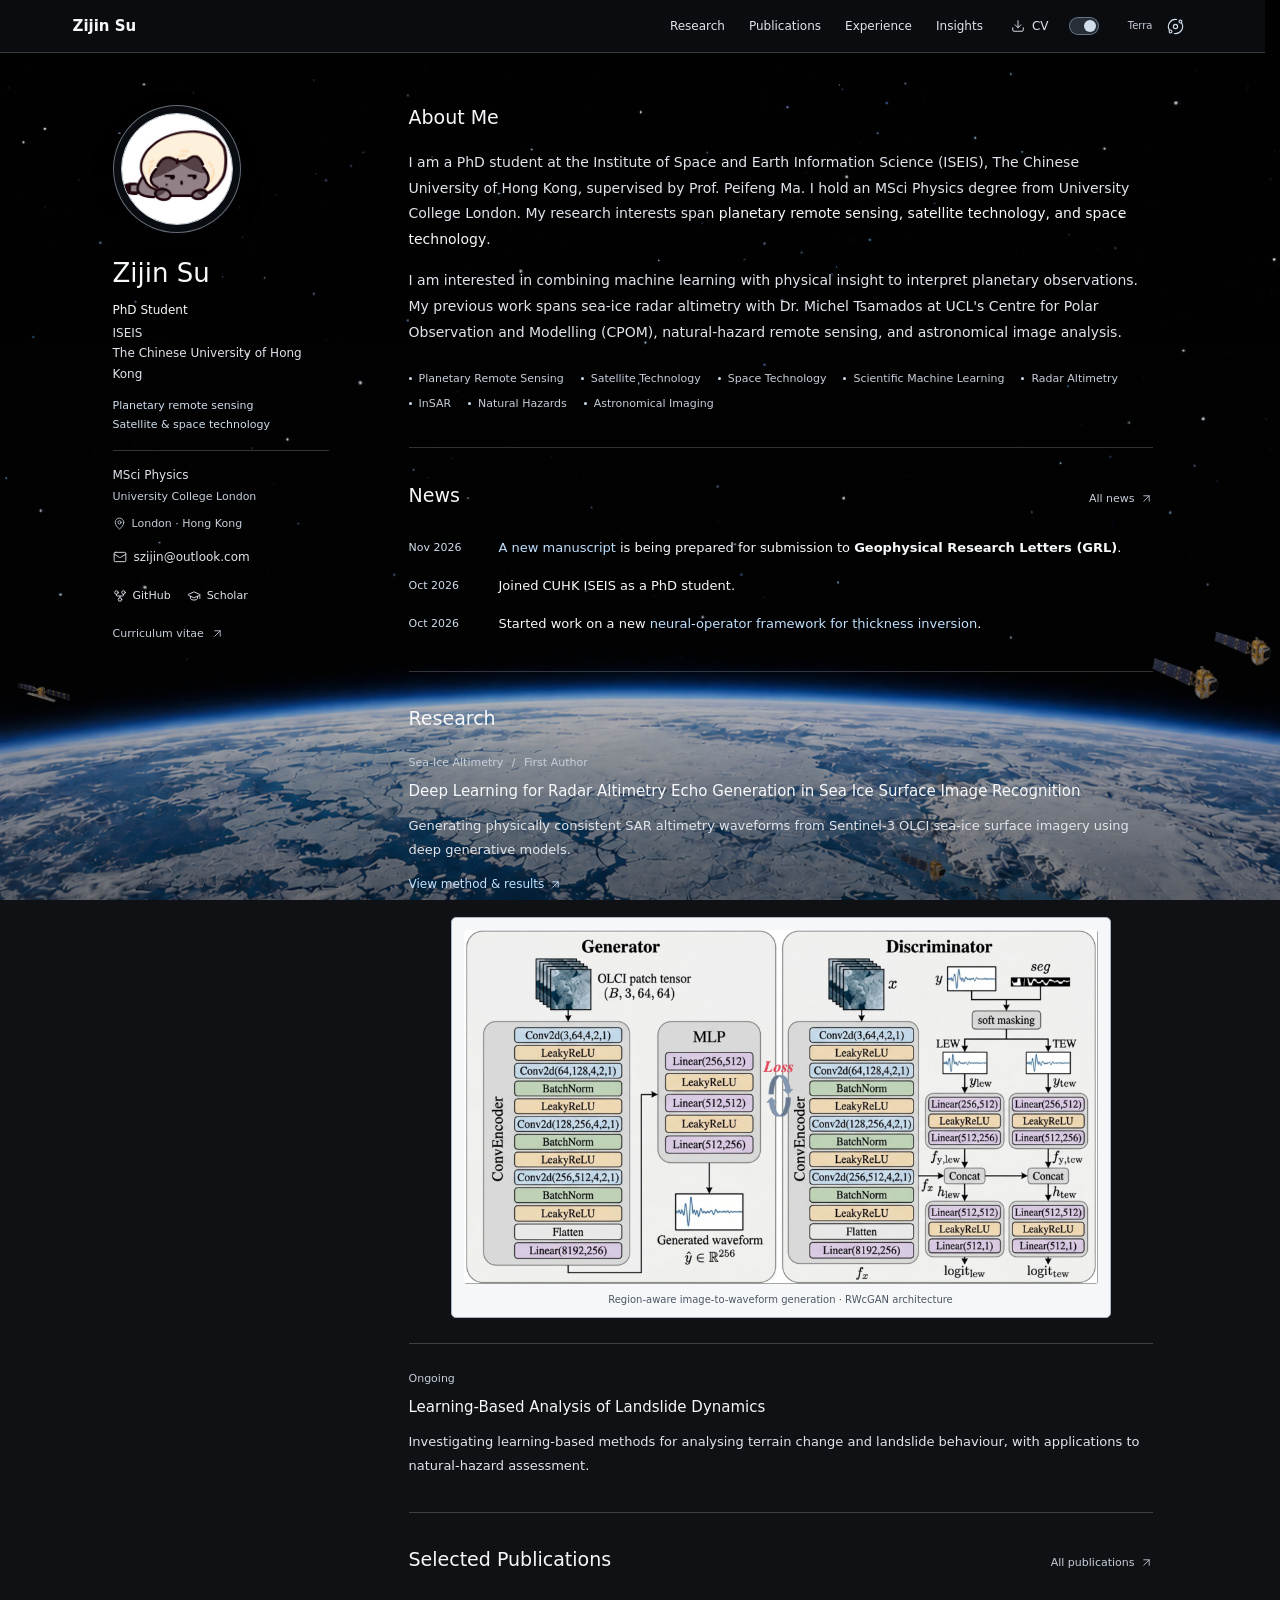
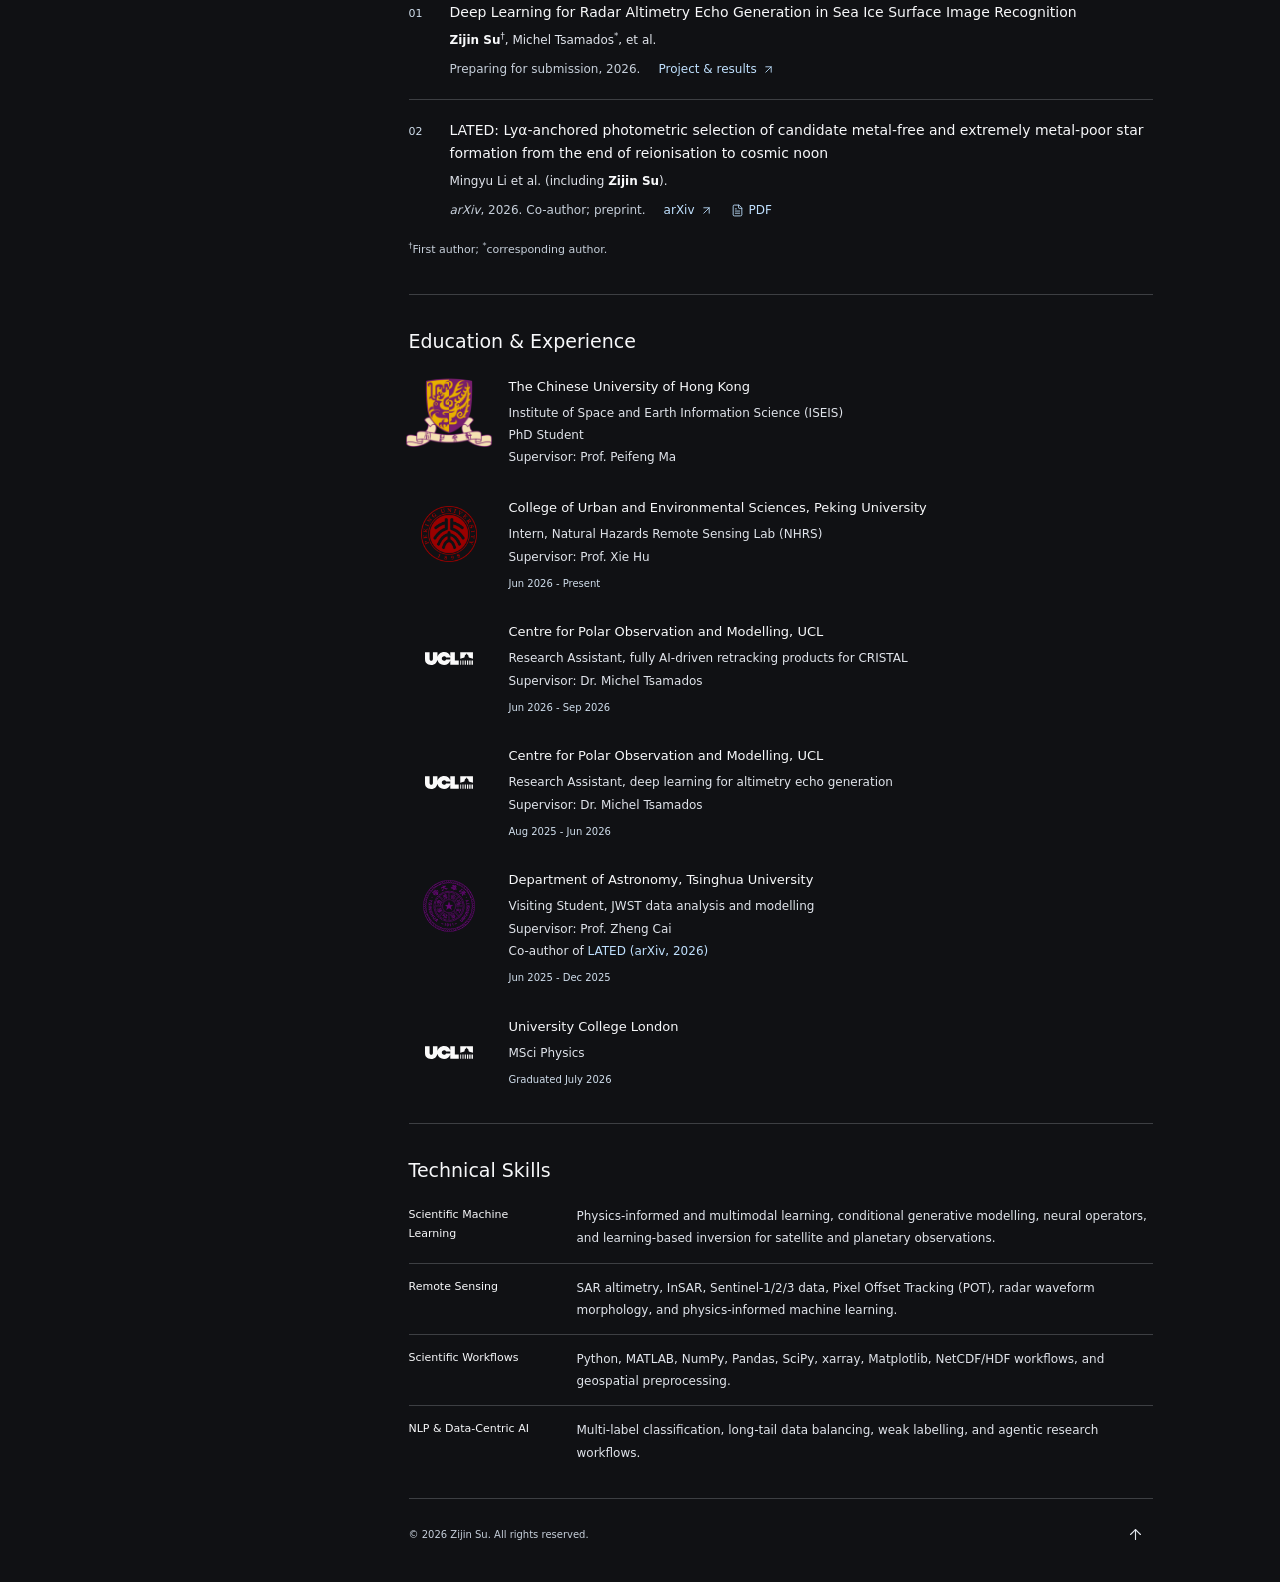
==== index.html @ d51d4507 "Focus homepage research on first-author sea-ice work" ====
<!doctype html>
<html lang="en" data-theme="dark" data-scene="earth-orbit" data-design="immersive">
<head>
  <meta charset="utf-8">
  <meta name="viewport" content="width=device-width, initial-scale=1">
  <meta name="color-scheme" content="dark light">
  <link rel="icon" href="favicon.ico?v=bee-20261113" type="image/x-icon" sizes="16x16 32x32 48x48">
  <link rel="icon" href="assets/img/favicon-bee-21f7d604a5.svg" type="image/svg+xml" sizes="any">
  <link rel="icon" href="assets/img/favicon-bee-light-74e31d1121.png" type="image/png" sizes="32x32" media="(prefers-color-scheme: light)">
  <link rel="icon" href="assets/img/favicon-bee-dark-a9e499d6d9.png" type="image/png" sizes="32x32" media="(prefers-color-scheme: dark)">
  <link rel="apple-touch-icon" href="assets/img/apple-touch-icon-bee.png" sizes="180x180">
  <title>Zijin Su | Planetary Remote Sensing</title>
  <meta name="description" content="Zijin Su. Planetary remote sensing, satellite technology, and space technology.">
  <script src="assets/js/planetary-ui-icons.js?v=2"></script>
  <script src="assets/js/orbit-3d-icons.js?v=1"></script>
  <script src="assets/vendor/three-r160/three.min.js" defer></script>
  <script src="assets/js/orbit-3d-dynamics.js?v=2" defer></script>
  <script src="assets/js/orbit-3d-spacecraft.js?v=1" defer></script>
  <script src="assets/js/orbit-polar-art-preview.js?v=3" defer></script>
  <script src="assets/js/orbit-cinematic-art.js?v=4" defer></script>
  <script src="assets/js/orbit-realistic-spacecraft.js?v=1" defer></script>
  <script src="assets/js/orbit-active-spacecraft-preview.js?v=1" defer></script>
  <script src="assets/js/orbit-cinematic-spacecraft.js?v=2" defer></script>
  <script src="assets/js/orbit-reading-clearance.js?v=1" defer></script>
  <script src="assets/js/orbit-cinematic-scene.js?v=2" defer></script>
  <script src="assets/js/planetary-cinematic.js?v=1" defer></script>
  <link rel="stylesheet" href="assets/css/planetary.css?v=22">
  <link rel="stylesheet" href="assets/css/orbit-3d-preview.css?v=3">
  <link rel="stylesheet" href="assets/css/overview-preview.css?v=1">
  <link rel="stylesheet" href="assets/css/terra-polar-preview.css?v=2">
</head>
<body id="top">
  <a class="skip-link" href="#main">Skip to content</a>
  <header class="site-header">
    <div class="header-inner">
      <a class="wordmark" href="#top">Zijin Su</a>
      <nav class="site-nav" id="primaryNav" aria-label="Primary navigation">
        <a href="#researches">Research</a>
        <a href="#publications">Publications</a>
        <a href="#experience">Experience</a>
        <a href="insights.html">Insights</a>
      </nav>
      <div class="header-tools">
        <a class="cv-link" href="assets/cv/final_cv.pdf"><span data-icon="Download" aria-hidden="true"></span>CV</a>
        <button id="orbit3DMotionToggle" class="icon-button orbit-3d-motion" type="button" role="switch" aria-label="Scene motion" aria-checked="false" data-tooltip="Loading scene motion" disabled><span class="motion-switch-track" aria-hidden="true"><span class="motion-switch-thumb"></span></span></button>
        <div class="scene-control"><span id="sceneName" class="scene-label" aria-hidden="true">Terra</span><button id="sceneToggle" class="icon-button scene-switch" type="button" aria-label="Terra scene. Switch to Luna" title="Terra scene. Switch to Luna" data-tooltip="Terra / Switch to Luna"><span data-icon="Orbit" aria-hidden="true"></span></button></div>
        <button id="menuToggle" class="icon-button menu-toggle" type="button" aria-label="Open navigation" title="Open navigation" aria-expanded="false" aria-controls="primaryNav"><span data-icon="Menu" aria-hidden="true"></span></button>
      </div>
    </div>
  </header>

  <div class="scene-panel" aria-hidden="true"><div id="orbit3DStage" class="orbit-3d-stage" aria-hidden="true"></div></div>

  <div class="layout">
    <aside class="profile profile--academic" aria-label="Profile">
      <div class="avatar-frame">
        <img class="avatar" src="assets/img/quange.png" width="112" height="112" alt="Zijin Su profile avatar">
      </div>
      <h1 class="profile-name">Zijin Su</h1>
      <div class="profile-affiliation">
        <p class="profile-role">PhD Student</p>
        <p class="profile-school">ISEIS<br>The Chinese University of Hong Kong</p>
      </div>
      <p class="profile-focus"><span>Planetary remote sensing</span><span>Satellite &amp; space technology</span></p>
      <p class="profile-alumni"><span>MSci Physics</span>University College London</p>
      <p class="profile-location"><span data-icon="MapPin" aria-hidden="true"></span>London &middot; Hong Kong</p>
      <a class="profile-email" href="mailto:szijin@outlook.com"><span data-icon="Mail" aria-hidden="true"></span><span>szijin@outlook.com</span></a>
      <div class="profile-links" aria-label="Profile links">
        <a href="https://github.com/zizeonso"><span data-icon="GitFork" aria-hidden="true"></span>GitHub</a>
        <a href="https://scholar.google.com/"><span data-icon="GraduationCap" aria-hidden="true"></span>Scholar</a>
      </div>
      <a class="profile-cv" href="assets/cv/final_cv.pdf">Curriculum vitae<span data-icon="ArrowUpRight" aria-hidden="true"></span></a>
    </aside>

    <main id="main" class="content">
      <section id="about" class="section intro" aria-labelledby="aboutTitle">
        <h2 id="aboutTitle">About Me</h2>
        <p>I am a PhD student at the Institute of Space and Earth Information Science (ISEIS), The Chinese University of Hong Kong, supervised by Prof. Peifeng Ma. I hold an MSci Physics degree from University College London. My research interests span <strong>planetary remote sensing, satellite technology, and space technology</strong>.</p>
        <p>I am interested in combining machine learning with physical insight to interpret planetary observations. My previous work spans sea-ice radar altimetry with Dr. Michel Tsamados at UCL's Centre for Polar Observation and Modelling (CPOM), natural-hazard remote sensing, and astronomical image analysis.</p>
        <ul class="topic-list" aria-label="Research interests">
          <li>Planetary Remote Sensing</li><li>Satellite Technology</li><li>Space Technology</li><li>Scientific Machine Learning</li><li>Radar Altimetry</li><li>InSAR</li><li>Natural Hazards</li><li>Astronomical Imaging</li>
        </ul>
      </section>

      <section id="news" class="section" aria-labelledby="newsTitle">
        <div class="section-heading"><h2 id="newsTitle">News</h2><a class="section-link" href="news.html">All news<span data-icon="ArrowUpRight" aria-hidden="true"></span></a></div>
        <ul class="news-list"><li><time datetime="2026-11">Nov 2026</time><span><span class="paper-title">A new manuscript</span> is being prepared for submission to <strong>Geophysical Research Letters (GRL)</strong>.</span></li>
<li><time datetime="2026-10">Oct 2026</time><span>Joined CUHK ISEIS as a PhD student.</span></li>
<li><time datetime="2026-10">Oct 2026</time><span>Started work on a new <span class="paper-title">neural-operator framework for thickness inversion</span>.</span></li></ul>
      </section>

      <section id="researches" class="section" aria-labelledby="researchTitle">
        <div class="section-heading"><h2 id="researchTitle">Research</h2></div>
        <div class="research-list">
          <article class="research-entry research-entry--wide">
            <p class="entry-kicker">Sea-Ice Altimetry <span aria-hidden="true">/</span> First Author</p>
            <h3><a href="research.html">Deep Learning for Radar Altimetry Echo Generation in Sea Ice Surface Image Recognition</a></h3>
            <p>Generating physically consistent SAR altimetry waveforms from Sentinel-3 OLCI sea-ice surface imagery using deep generative models.</p>
            <a class="text-link" href="research.html">View method &amp; results<span data-icon="ArrowUpRight" aria-hidden="true"></span></a>
            <figure>
              <a href="research.html" aria-label="Explore my first-author sea-ice waveform generation research"><img src="assets/img/research-20261115/architecture.webp" width="2000" height="1116" loading="lazy" decoding="async" alt="RWcGAN architecture: optical sea-ice imagery to radar altimetry waveforms, with region-aware discriminator branches"></a>
              <figcaption>Region-aware image-to-waveform generation · RWcGAN architecture</figcaption>
            </figure>
          </article>
          <article class="research-entry">
            <p class="entry-kicker">Ongoing</p>
            <h3>Learning-Based Analysis of Landslide Dynamics</h3>
            <p>Investigating learning-based methods for analysing terrain change and landslide behaviour, with applications to natural-hazard assessment.</p>
          </article>
        </div>
      </section>

      <section id="publications" class="section" aria-labelledby="publicationsTitle">
        <div class="section-heading"><h2 id="publicationsTitle">Selected Publications</h2><a class="section-link" href="publications.html">All publications<span data-icon="ArrowUpRight" aria-hidden="true"></span></a></div>
        <ol class="publication-list publication-list--selected"><li><div class="publication-body"><h3>Deep Learning for Radar Altimetry Echo Generation in Sea Ice Surface Image Recognition</h3>
<p><strong>Zijin Su</strong><sup>†</sup>, Michel Tsamados<sup>*</sup>, et al.</p>
<div class="publication-meta"><p class="publication-venue">Preparing for submission, 2026.</p><div class="publication-links"><a href="research.html">Project &amp; results<span data-icon="ArrowUpRight" aria-hidden="true"></span></a></div></div></div></li>
<li><div class="publication-body"><h3>LATED: Lyα-anchored photometric selection of candidate metal-free and extremely metal-poor star formation from the end of reionisation to cosmic noon</h3>
<p>Mingyu Li et al. (including <strong>Zijin Su</strong>).</p>
<div class="publication-meta"><p class="publication-venue"><em>arXiv</em>, 2026. Co-author; preprint.</p><div class="publication-links"><a href="https://arxiv.org/abs/2609.24588">arXiv<span data-icon="ArrowUpRight" aria-hidden="true"></span></a><a href="https://arxiv.org/pdf/2609.24588"><span data-icon="FileText" aria-hidden="true"></span>PDF</a></div></div></div></li></ol>
        <p class="publication-legend"><sup>†</sup>First author; <sup>*</sup>corresponding author.</p>
      </section>

      <section id="experience" class="section" aria-labelledby="experienceTitle">
        <div class="section-heading"><h2 id="experienceTitle">Education &amp; Experience</h2></div>
        <div class="timeline">
          <article class="timeline-cuhk"><span class="institution-mark institution-mark--cuhk"><img src="assets/img/cuhk_logo.png" width="88" height="88" loading="lazy" alt=""></span><div><h3>The Chinese University of Hong Kong</h3><p>Institute of Space and Earth Information Science (ISEIS)</p><p>PhD Student</p><p>Supervisor: Prof. Peifeng Ma</p></div></article>
          <article><span class="institution-mark"><img src="assets/img/pku_logo.png" width="56" height="56" loading="lazy" alt=""></span><div><h3>College of Urban and Environmental Sciences, Peking University</h3><p>Intern, Natural Hazards Remote Sensing Lab (NHRS)</p><p>Supervisor: Prof. Xie Hu</p><time>Jun 2026 - Present</time></div></article>
          <article><span class="institution-mark institution-mark--wordmark institution-mark--ucl"><img src="assets/img/ucl-logo-white.svg" width="48" height="14" loading="lazy" alt=""></span><div><h3>Centre for Polar Observation and Modelling, UCL</h3><p>Research Assistant, fully AI-driven retracking products for CRISTAL</p><p>Supervisor: Dr. Michel Tsamados</p><time>Jun 2026 - Sep 2026</time></div></article>
          <article><span class="institution-mark institution-mark--wordmark institution-mark--ucl"><img src="assets/img/ucl-logo-white.svg" width="48" height="14" loading="lazy" alt=""></span><div><h3>Centre for Polar Observation and Modelling, UCL</h3><p>Research Assistant, deep learning for altimetry echo generation</p><p>Supervisor: Dr. Michel Tsamados</p><time>Aug 2025 - Jun 2026</time></div></article>
          <article><span class="institution-mark"><img src="assets/img/thu_logo_transparent.png" width="56" height="56" loading="lazy" alt=""></span><div><h3>Department of Astronomy, Tsinghua University</h3><p>Visiting Student, JWST data analysis and modelling</p><p>Supervisor: Prof. Zheng Cai</p><p>Co-author of <a href="https://arxiv.org/abs/2609.24588">LATED (arXiv, 2026)</a></p><time>Jun 2025 - Dec 2025</time></div></article>
          <article><span class="institution-mark institution-mark--wordmark institution-mark--ucl"><img src="assets/img/ucl-logo-white.svg" width="48" height="14" loading="lazy" alt=""></span><div><h3>University College London</h3><p>MSci Physics</p><time>Graduated July 2026</time></div></article>
        </div>
      </section>

      <section id="skills" class="section" aria-labelledby="skillsTitle">
        <div class="section-heading"><h2 id="skillsTitle">Technical Skills</h2></div>
        <dl class="capabilities">
          <div><dt>Scientific Machine Learning</dt><dd>Physics-informed and multimodal learning, conditional generative modelling, neural operators, and learning-based inversion for satellite and planetary observations.</dd></div>
          <div><dt>Remote Sensing</dt><dd>SAR altimetry, InSAR, Sentinel-1/2/3 data, Pixel Offset Tracking (POT), radar waveform morphology, and physics-informed machine learning.</dd></div>
          <div><dt>Scientific Workflows</dt><dd>Python, MATLAB, NumPy, Pandas, SciPy, xarray, Matplotlib, NetCDF/HDF workflows, and geospatial preprocessing.</dd></div>
          <div><dt>NLP &amp; Data-Centric AI</dt><dd>Multi-label classification, long-tail data balancing, weak labelling, and agentic research workflows.</dd></div>
        </dl>
      </section>

      <footer class="site-footer"><p>© 2026 Zijin Su. All rights reserved.</p><a class="icon-button" href="#top" aria-label="Back to top" title="Back to top"><span data-icon="ArrowUp" aria-hidden="true"></span></a></footer>
    </main>
  </div>
</body>
</html>
---- assets/css/planetary.css ----
:root {
  color-scheme: dark;
  --bg: #101114;
  --text: #f7f8fa;
  --muted: #e0e4eb;
  --subtle: #c6cfda;
  --accent: #d0deec;
  --link: #c0e1ff;
  --line: rgb(221 226 236 / 22%);
  --surface: #1b1e24;
  --header: rgb(13 15 19 / 86%);
  --scene-wash: rgb(6 8 11 / 24%);
  --paper: #f6f7f9;
  --paper-text: #4c5663;
  --paper-line: #dce0e5;
  --background-image: url("../img/space-preview/terra-hong-kong-v1.png");
}

:root[data-theme="light"] {
  color-scheme: light;
  --bg: #fafafa;
  --text: #29292d;
  --muted: #494c54;
  --subtle: #565b65;
  --accent: #486977;
  --link: #265c83;
  --line: rgb(50 54 65 / 23%);
  --surface: #ffffff;
  --header: rgb(250 250 250 / 96%);
  --scene-wash: rgb(250 250 250 / 76%);
  --background-image: url("../img/space-preview/mars-day.png");
}

:root[data-scene="lunar"] {
  --background-image: url("../img/space-preview/lunar-orbit.png");
}

:root[data-scene="mars"] { --background-image: url("../img/space-preview/mars-night.png"); }
:root[data-theme="light"][data-scene="mars"] { --background-image: url("../img/space-preview/mars-day.png"); }
:root[data-scene="earth-orbit"] { --background-image: url("../img/space-preview/terra-hong-kong-v1.png"); }
:root[data-scene="lunar-orbit"] { --background-image: url("../img/space-preview/luna-orbit-aligned-v1.png"); }
:root[data-scene="mars-orbit"] { --background-image: url("../img/space-preview/mars-orbit-aligned-v1.png"); }
/* Limit the exposed planet to roughly the lower quarter, including ultrawide views. */
:root:is([data-scene="earth-orbit"], [data-scene="lunar-orbit"], [data-scene="mars-orbit"]) { --scene-backdrop: #000000; --scene-focus: center calc(100% + max(7lvh, calc(16.875vw - 23lvh))); }
:root[data-scene="deep-space"] { --background-image: url("../img/space-preview/deep-space.png"); }
:root[data-theme="dark"][data-scene="deep-space"] { --scene-wash: linear-gradient(180deg, rgb(6 8 11 / 14%) 0%, rgb(6 8 11 / 18%) 60%, rgb(6 8 11 / 44%) 100%); }
:root[data-theme="dark"]:is([data-scene="earth-orbit"], [data-scene="lunar-orbit"], [data-scene="mars-orbit"]) { --scene-wash: linear-gradient(180deg, rgb(6 8 11 / 14%) 0%, rgb(6 8 11 / 20%) 70%, rgb(6 8 11 / 54%) 100%); }

* { box-sizing: border-box; letter-spacing: 0; }
html { scroll-behavior: smooth; scrollbar-gutter: stable; background: var(--bg); }
body { position: relative; isolation: isolate; margin: 0; background: var(--bg); color: var(--text); font-family: "Avenir Next", Avenir, "Helvetica Neue", system-ui, sans-serif; font-size: 14px; line-height: 1.75; }
.scene-panel { position: fixed; z-index: -2; inset: 0; height: 100vh; height: 100lvh; pointer-events: none; background: var(--scene-backdrop, var(--bg)) var(--background-image) var(--scene-focus, center bottom) / cover no-repeat; transform: translateZ(0); backface-visibility: hidden; }
.scene-panel::after { content: ""; position: absolute; inset: 0; background: var(--scene-wash); }
.scene-panel--outgoing { z-index: -1; will-change: opacity; }
a { color: var(--link); text-decoration: none; text-underline-offset: 4px; }
a:hover { text-decoration: underline; }
a:focus-visible, button:focus-visible, summary:focus-visible { outline: 2px solid var(--accent); outline-offset: 5px; }
button, summary { -webkit-tap-highlight-color: transparent; }
button { font: inherit; }
p, h1, h2, h3, figure { margin: 0; }
strong { font-weight: 600; }
img, video { display: block; max-width: 100%; }
.icon { display: block; width: 17px; height: 17px; flex: 0 0 17px; stroke-width: 1.6; }
.skip-link { position: fixed; top: -80px; left: 16px; z-index: 20; padding: 8px 14px; background: var(--surface); color: var(--text); }
.skip-link:focus { top: 8px; }
.site-header { position: sticky; top: 0; z-index: 10; border-bottom: 1px solid var(--line); background: var(--header); }
.header-inner { display: flex; align-items: center; width: min(1120px, calc(100% - 72px)); height: 52px; margin: 0 auto; gap: 28px; }
.wordmark { color: var(--text); font-size: 15px; font-weight: 600; line-height: 1; white-space: nowrap; }
.wordmark:hover { text-decoration: none; }
.site-nav { display: flex; align-items: center; gap: 24px; margin-left: auto; font-size: 12px; }
.site-nav a { color: var(--muted); padding: 14px 0; }
.site-nav a:hover, .site-nav a[aria-current="location"], .site-nav a[aria-current="page"] { color: var(--text); text-decoration: none; }
.site-nav a[aria-current="location"], .site-nav a[aria-current="page"] { box-shadow: inset 0 -1px 0 var(--accent); }
.header-tools { display: flex; align-items: center; gap: 18px; }
.cv-link { display: inline-flex; align-items: center; gap: 7px; font-size: 12px; color: var(--muted); }
.cv-link .icon { width: 14px; height: 14px; flex-basis: 14px; }
.icon-button { display: inline-grid; place-items: center; width: 34px; height: 34px; padding: 0; border: 1px solid transparent; border-radius: 4px; background: transparent; color: var(--muted); cursor: pointer; }
.icon-button:hover { color: var(--text); border-color: var(--line); text-decoration: none; }
.scene-switch { position: relative; color: var(--accent); border-radius: 50%; transition: color 180ms ease, background-color 180ms ease, border-color 180ms ease; }
.scene-switch:hover { background: rgb(158 178 205 / 8%); }
.scene-switch[aria-busy="true"] { cursor: progress; }
.scene-switch::after { content: attr(data-tooltip); position: absolute; z-index: 1; top: calc(100% + 9px); right: 0; padding: 6px 10px; border: 1px solid var(--line); border-radius: 5px; background: var(--surface); color: var(--muted); font-size: 10px; line-height: 1.6; white-space: nowrap; pointer-events: none; opacity: 0; visibility: hidden; transition: opacity 160ms ease, visibility 160ms ease; }
.scene-switch:focus-visible::after { opacity: 1; visibility: visible; }
@media (hover: hover) {
  .scene-switch:hover::after { opacity: 1; visibility: visible; }
}
.menu-toggle { display: none; }
.scene-control { display: inline-flex; align-items: center; gap: 6px; }
.scene-label { display: inline-block; width: 34px; color: var(--subtle); font-size: 10px; line-height: 1; text-align: right; }
.layout { display: grid; grid-template-columns: 216px minmax(0, 744px); gap: 80px; width: min(1040px, calc(100% - 96px)); margin: 0 auto; padding: 52px 0 0; }
.profile { position: sticky; top: 105px; align-self: start; min-width: 0; }
.avatar { width: 108px; height: 108px; object-fit: cover; border-radius: 50%; background: #ffffff; border: 1px solid #8d99aa; margin-bottom: 22px; }
.avatar-frame { display: grid; place-items: center; width: 128px; height: 128px; padding: 7px; margin-bottom: 24px; border: 1px solid rgb(199 214 233 / 48%); border-radius: 50%; background: rgb(17 22 30 / 55%); box-shadow: 0 8px 24px rgb(0 0 0 / 18%); }
.avatar-frame .avatar { grid-area: auto; width: 100%; height: 100%; margin: 0; border-color: #c0cad7; }
:root[data-theme="light"] .avatar-frame { border-color: #a8b4c4; background: rgb(245 248 252 / 78%); box-shadow: 0 6px 20px rgb(34 47 66 / 10%); }
.profile-name { font-size: 26px; line-height: 1.25; font-weight: 500; margin-bottom: 10px; }
.profile-affiliation { margin-bottom: 13px; }
.profile-role { font-size: 12px; line-height: 1.7; font-weight: 500; color: var(--text); }
.profile-school { margin-top: 3px; font-size: 12px; line-height: 1.7; color: var(--muted); }
.profile-alumni { padding-top: 13px; border-top: 1px solid var(--line); font-size: 11px; line-height: 1.85; color: var(--subtle); }
.profile-alumni span { display: block; color: var(--muted); font-size: 12px; }
.profile--academic .profile-focus { margin-bottom: 16px; font-size: 11px; }
.profile--academic .profile-links { padding-top: 0; border-top: 0; }
.profile-focus { max-width: 200px; font-size: 12px; line-height: 1.7; color: var(--accent); margin-bottom: 18px; }
.profile-focus span { display: block; }
.profile-degree { font-size: 12px; color: var(--muted); line-height: 1.8; }
.profile-degree strong { font-weight: 500; color: var(--text); }
.profile-location { display: flex; align-items: center; gap: 6px; margin-top: 7px; font-size: 11px; color: var(--subtle); }
.profile-location .icon { width: 13px; height: 13px; flex-basis: 13px; }
.profile-email { display: inline-flex; align-items: center; gap: 7px; max-width: 100%; margin-top: 10px; min-height: 28px; font-size: 12px; color: var(--muted); }
.profile-email .icon { width: 14px; height: 14px; flex-basis: 14px; }
.profile-email span { min-width: 0; overflow-wrap: anywhere; }
.profile-email + .profile-links { margin-top: 10px; }
.profile-links { display: flex; flex-wrap: wrap; gap: 8px 16px; margin-top: 20px; padding-top: 16px; border-top: 1px solid var(--line); }
.profile-links a { display: inline-flex; align-items: center; gap: 6px; color: var(--muted); font-size: 11px; min-height: 28px; }
.profile-links .icon { width: 14px; height: 14px; flex-basis: 14px; }
.profile-links a:hover { color: var(--text); }
.profile-cv { display: inline-flex; align-items: center; gap: 7px; color: var(--subtle); font-size: 11px; margin-top: 10px; min-height: 28px; }
.profile-cv .icon { width: 13px; height: 13px; flex-basis: 13px; }
.content { min-width: 0; }
.section { margin-bottom: 34px; padding-bottom: 34px; border-bottom: 1px solid var(--line); scroll-margin-top: 82px; }
.content > .section:last-of-type { margin-bottom: 0; }
.section-heading { display: flex; align-items: baseline; justify-content: space-between; gap: 20px; margin-bottom: 22px; }
.section h2 { font-size: 19px; line-height: 1.35; font-weight: 500; }
.section-label { color: var(--subtle); font-size: 11px; font-variant-numeric: tabular-nums; }
.eyebrow { font-size: 11px; font-weight: 500; color: var(--accent); text-transform: uppercase; margin-bottom: 12px; }
.intro h2 { margin-bottom: 19px; }
.intro > p:not(.eyebrow) { font-size: 14px; line-height: 1.85; margin-bottom: 15px; color: var(--muted); }
.intro strong { color: var(--text); font-weight: 500; }
.topic-list { display: flex; flex-wrap: wrap; gap: 6px 17px; list-style: none; padding: 0; margin: 23px 0 0; color: var(--subtle); font-size: 11px; }
.topic-list li { position: relative; padding-left: 10px; }
.topic-list li::before { content: ""; position: absolute; width: 3px; height: 3px; border-radius: 50%; left: 0; top: 8px; background: var(--accent); }
.news-list { padding: 0; margin: 0; list-style: none; }
.news-list li { display: grid; grid-template-columns: 74px minmax(0, 1fr); gap: 16px; margin-bottom: 14px; font-size: 13px; line-height: 1.85; }
.news-list li:last-child { margin-bottom: 0; }
.news-list time { color: var(--accent); font-size: 11px; padding-top: 2px; font-variant-numeric: tabular-nums; white-space: nowrap; }
.paper-title { color: var(--link); }
.news-list strong { color: var(--text); font-weight: 600; }
.news-archive { margin-top: 17px; }
.news-archive summary { display: inline-flex; align-items: center; gap: 7px; color: var(--subtle); font-size: 11px; list-style: none; cursor: pointer; min-height: 28px; }
.news-archive summary::-webkit-details-marker { display: none; }
.news-archive summary .icon { width: 13px; height: 13px; flex-basis: 13px; transition: transform 120ms ease; }
.news-archive[open] summary .icon { transform: rotate(180deg); }
.news-archive > ul { padding-top: 15px; }
.research-entry { padding: 25px 0; border-bottom: 1px solid var(--line); }
.research-entry:first-child { padding-top: 0; }
.research-entry:last-child { border-bottom: 0; padding-bottom: 0; }
.research-entry--media { display: grid; grid-template-columns: minmax(0, 1fr) 208px; align-items: center; gap: 28px; }
.entry-kicker { font-size: 11px; color: var(--subtle); margin-bottom: 8px; }
.entry-kicker span { margin: 0 5px; color: var(--subtle); }
h3 { font-size: 15px; line-height: 1.55; font-weight: 500; }
.research-entry h3 { margin-bottom: 10px; }
.research-entry h3 a { color: var(--text); }
.research-entry p:not(.entry-kicker) { font-size: 13px; color: var(--muted); line-height: 1.85; }
.text-link, .publication-links a { display: inline-flex; align-items: center; gap: 5px; font-size: 12px; margin-top: 12px; }
.text-link .icon, .publication-links .icon { width: 13px; height: 13px; flex-basis: 13px; }
.research-image { display: block; margin-top: 4px; padding: 6px; border: 1px solid #aab5c3; border-radius: 5px; overflow: hidden; background: var(--paper); }
.research-image img { width: 100%; height: auto; }
.research-entry--wide figure { margin: 22px auto 0; max-width: 660px; padding: 12px 12px 9px; background: var(--paper); border: 1px solid #aab5c3; border-radius: 5px; }
.research-entry--wide figure img { width: 100%; height: auto; border-radius: 3px; background: #ffffff; }
figcaption { font-size: 10px; color: var(--subtle); line-height: 1.6; margin-top: 8px; }
.research-entry--wide figcaption { text-align: center; color: var(--paper-text); }
.research-entry--wide figcaption a { color: #2c5f87; }
.publication-list { list-style: none; counter-reset: publications; margin: 0; padding: 0; }
.publication-list > li { display: grid; grid-template-columns: 25px minmax(0, 1fr); gap: 16px; counter-increment: publications; border-bottom: 1px solid var(--line); padding: 23px 0; }
.publication-list > li:first-child { padding-top: 0; }
.publication-list > li:last-child { border-bottom: 0; padding-bottom: 0; }
.publication-list > li::before { content: counter(publications, decimal-leading-zero); color: var(--accent); font-size: 11px; padding-top: 3px; font-variant-numeric: tabular-nums; }
.publication-body h3 { margin-bottom: 9px; }
.publication-body p { font-size: 13px; color: var(--muted); line-height: 1.9; }
.publication-body strong { color: var(--text); font-weight: 600; }
.publication-body .publication-venue { margin-top: 4px; color: var(--subtle); }
.publication-body .publication-note { margin-top: 4px; font-size: 11px; color: var(--subtle); }
sup { font-size: 0.72em; line-height: 0; }
.publication-links { display: flex; flex-wrap: wrap; align-items: center; gap: 18px; }
.timeline { display: grid; gap: 30px; }
.timeline article { display: grid; grid-template-columns: 80px minmax(0, 1fr); align-items: start; gap: 20px; min-width: 0; }
.timeline img { width: 56px; height: 56px; object-fit: contain; object-position: center; }
.institution-mark { display: flex; align-items: center; justify-content: center; width: 100%; height: 72px; overflow: visible; }
/* The shared rail centers wide wordmarks without max-width shrinking or offsets. */
.institution-mark img { flex: 0 0 auto; max-width: none; margin: 0; border-radius: 0; background: transparent; }
.institution-mark--cuhk img { width: 88px; height: 88px; }
.institution-mark--wordmark img { width: 64px; height: 36px; }
.institution-mark--ucl img { width: 48px; height: 14px; }
:root[data-theme="light"] .institution-mark--ucl img { filter: brightness(0); }
.timeline h3 { font-size: 13px; margin-bottom: 5px; }
.timeline p { font-size: 12px; line-height: 1.85; color: var(--muted); }
.timeline time { display: block; margin-top: 7px; color: var(--accent); font-size: 10px; font-variant-numeric: tabular-nums; }
.capabilities { margin: 0; }
.capabilities > div { display: grid; grid-template-columns: 148px minmax(0, 1fr); gap: 20px; padding: 13px 0; border-bottom: 1px solid var(--line); }
.capabilities > div:first-child { padding-top: 0; }
.capabilities > div:last-child { border-bottom: 0; padding-bottom: 0; }
.capabilities dt { font-size: 11px; font-weight: 500; color: var(--text); }
.capabilities dd { margin: 0; font-size: 12px; color: var(--muted); line-height: 1.85; }
.contact { padding-bottom: 38px; margin-bottom: 0; }
.contact-email { display: inline-flex; align-items: center; gap: 9px; font-size: 20px; line-height: 1.5; font-weight: 400; }
.contact-email .icon { width: 18px; height: 18px; flex-basis: 18px; }
.contact-secondary { display: flex; flex-wrap: wrap; gap: 20px; margin-top: 15px; }
.contact-secondary a { display: inline-flex; align-items: center; gap: 4px; color: var(--subtle); font-size: 11px; }
.contact-secondary .icon { width: 12px; height: 12px; flex-basis: 12px; }
.site-footer { display: flex; align-items: center; justify-content: space-between; gap: 16px; padding: 19px 0 30px; color: var(--subtle); font-size: 10px; }
.detail-layout { width: min(920px, calc(100% - 96px)); margin: 0 auto; padding: 42px 0 0; }
.back-link { display: inline-flex; align-items: center; gap: 7px; color: var(--subtle); font-size: 11px; margin-bottom: 28px; }
.back-link .icon { width: 14px; height: 14px; flex-basis: 14px; }
.detail-header { margin-bottom: 32px; }
.detail-header h1 { max-width: 820px; font-size: 27px; font-weight: 500; line-height: 1.4; margin-bottom: 17px; }
.detail-meta { font-size: 12px; color: var(--muted); line-height: 1.9; }
.detail-meta .publication-note { display: block; margin-top: 5px; font-size: 10px; color: var(--subtle); }
.insights-layout { max-width: 760px; }
.insights-header { max-width: 650px; margin-bottom: 30px; }
.insights-header > p:last-child { font-size: 14px; line-height: 1.85; color: var(--muted); }
.insight-entry { padding: 28px 0; border-top: 1px solid var(--line); scroll-margin-top: 82px; }
.insight-entry h2 { font-size: 19px; line-height: 1.45; font-weight: 500; margin-bottom: 11px; }
.insight-question { color: var(--accent); font-size: 14px; line-height: 1.75; margin-bottom: 11px; }
.insight-entry > p:last-child { max-width: 650px; color: var(--muted); font-size: 13px; line-height: 1.9; }
.abstract-panel { padding: 26px 0 32px; border-top: 1px solid var(--line); border-bottom: 1px solid var(--line); margin-bottom: 35px; }
.abstract-panel h2 { font-size: 19px; font-weight: 500; margin-bottom: 16px; }
.abstract-panel > p { font-size: 13px; color: var(--muted); line-height: 1.9; }
.detail-tags { display: flex; flex-wrap: wrap; gap: 6px 17px; margin-top: 21px; color: var(--accent); font-size: 10px; }
.research-showcase { display: grid; gap: 35px; }
.showcase-card { padding: 0 0 35px; border-bottom: 1px solid var(--line); }
.showcase-copy { margin-bottom: 20px; max-width: 720px; }
.showcase-copy h2 { font-size: 19px; line-height: 1.4; font-weight: 500; margin-bottom: 10px; }
.showcase-copy > p:not(.eyebrow) { font-size: 12px; color: var(--muted); }
.showcase-card img, .showcase-card video { width: 100%; height: auto; border-radius: 2px; background: #ffffff; }
.showcase-card > figure { padding: 12px 12px 5px; background: var(--paper); border: 1px solid #aab5c3; border-radius: 6px; }
.compact-figure figure { max-width: 740px; margin: 0 auto; }
.showcase-wide figure { max-width: 800px; margin: 0 auto; }
.showcase-wide img { max-height: 340px; object-fit: contain; }
.paired-figures { display: grid; grid-template-columns: repeat(2, minmax(0, 1fr)); gap: 20px; padding: 14px; background: var(--paper); border: 1px solid #aab5c3; border-radius: 6px; }
.paired-figures figure { min-width: 0; }
.paired-figures img { aspect-ratio: 1.38; object-fit: contain; cursor: zoom-in; }
.showcase-card figcaption { display: flex; align-items: center; justify-content: space-between; gap: 12px; min-height: 38px; margin-top: 4px; text-align: left; color: var(--paper-text); font-size: 11px; }
.figure-zoom { display: inline-grid; place-items: center; flex: 0 0 36px; width: 36px; height: 36px; padding: 0; border: 1px solid transparent; border-radius: 4px; background: transparent; color: #536072; cursor: zoom-in; }
.figure-zoom:hover { border-color: #c5ccd5; background: #e7ebf0; color: #1d405f; }
.figure-zoom:focus-visible { outline-color: #315f85; }
.figure-zoom .icon { width: 15px; height: 15px; }
.showcase-card figure img { cursor: zoom-in; }
.showcase-video video { max-width: 780px; margin: 0 auto; }

.is-viewing-figure { overflow: hidden; }
.figure-viewer { width: min(1280px, calc(100vw - 40px)); max-width: none; max-height: calc(100vh - 40px); max-height: calc(100dvh - 40px); padding: 0; overflow: auto; color: #edf0f5; background: #171b21; border: 1px solid #576170; border-radius: 6px; }
.figure-viewer::backdrop { background: rgb(0 0 0 / 82%); }
.viewer-toolbar { display: flex; align-items: center; gap: 10px; min-height: 48px; padding: 4px 10px 4px 17px; }
.viewer-count { margin-right: auto; font-size: 12px; color: #bcc6d4; font-variant-numeric: tabular-nums; }
.viewer-toolbar button { color: #d8e1ef; }
.viewer-toolbar button:focus-visible { outline-color: #b5d9f5; }
.viewer-toolbar button:disabled { opacity: 0.3; cursor: default; }
.viewer-image { display: block; width: 100%; max-height: calc(100vh - 160px); max-height: calc(100dvh - 160px); object-fit: contain; background: #fff; }
.viewer-caption { padding: 11px 17px 13px; color: #cdd4df; font-size: 12px; line-height: 1.6; }

@media (max-width: 1100px) {
  .layout { grid-template-columns: 190px minmax(0, 1fr); gap: 52px; width: calc(100% - 80px); }
  .header-inner { width: calc(100% - 64px); }
  .site-nav { gap: 19px; }
  .research-entry--media { grid-template-columns: minmax(0, 1fr) 180px; gap: 23px; }
}

@media (max-width: 820px) {
  .layout { display: block; width: calc(100% - 48px); padding-top: 30px; }
  .profile { position: static; display: grid; grid-template-columns: 84px minmax(0, 1fr); column-gap: 22px; margin-bottom: 30px; padding-bottom: 25px; border-bottom: 1px solid var(--line); }
  .avatar { grid-column: 1; grid-row: 1 / 5; width: 84px; height: 84px; margin: 3px 0 0; }
  .profile-name { grid-column: 2; grid-row: 1; font-size: 23px; margin-bottom: 6px; }
  .profile-focus { grid-column: 2; grid-row: 2; font-size: 11px; margin-bottom: 8px; }
  .profile-degree { grid-column: 2; grid-row: 3; font-size: 11px; }
  .profile-location { grid-column: 2; grid-row: 4; margin-top: 5px; }
  .profile--academic { grid-template-columns: 96px minmax(0, 1fr); }
  .profile--academic .avatar-frame { grid-column: 1; grid-row: 1 / 4; width: 96px; height: 96px; padding: 5px; margin: 3px 0 0; }
  .profile--academic .profile-affiliation { grid-column: 2; grid-row: 2; margin-bottom: 9px; }
  .profile--academic .profile-focus { grid-column: 2; grid-row: 3; margin-bottom: 0; }
  .profile--academic .profile-alumni { grid-column: 2; grid-row: 4; padding-top: 11px; margin-top: 12px; }
  .profile--academic .profile-location { grid-column: 2; grid-row: 5; margin-top: 6px; }
  .profile--academic .profile-email { grid-column: 2; grid-row: 6; margin-top: 6px; font-size: 11px; }
  .profile-links { grid-column: 1 / -1; margin-top: 16px; padding-top: 0; border-top: 0; gap: 20px; }
  .profile-cv { grid-column: 1 / -1; margin-top: 0; }
  .section { margin-bottom: 30px; padding-bottom: 30px; }
  .detail-layout { width: calc(100% - 48px); padding-top: 30px; }
}

@media (max-width: 600px) {
  .header-inner { width: calc(100% - 36px); min-height: 52px; gap: 14px; }
  .header-tools { margin-left: auto; gap: 11px; }
  .header-tools .icon-button { width: 44px; height: 44px; }
  .cv-link { font-size: 11px; }
  .menu-toggle { display: inline-grid; }
  .site-nav { position: absolute; top: 100%; left: 0; right: 0; margin: 0; padding: 12px 18px 18px; flex-direction: column; align-items: stretch; gap: 0; border-bottom: 1px solid var(--line); background: var(--header); }
  .js .site-nav:not(.is-open) { display: none; }
  .site-nav a { padding: 10px 0; min-height: 40px; font-size: 13px; }
  .site-nav a[aria-current="location"], .site-nav a[aria-current="page"] { box-shadow: none; color: var(--accent); }
  .layout { width: calc(100% - 40px); padding-top: 26px; }
  .profile { column-gap: 20px; margin-bottom: 28px; }
  .profile-links { gap: 22px; }
  .section h2 { font-size: 19px; }
  .section-heading { margin-bottom: 18px; }
  .intro > p:not(.eyebrow) { font-size: 13px; line-height: 1.9; }
  .news-list li { grid-template-columns: 59px minmax(0, 1fr); gap: 13px; font-size: 13px; }
  .news-list time { font-size: 10px; }
  .research-entry--media { grid-template-columns: minmax(0, 1fr); gap: 17px; }
  .research-image { width: min(100%, 300px); }
  .research-entry h3 { font-size: 14px; }
  .research-entry p:not(.entry-kicker) { font-size: 13px; }
  .publication-list > li { grid-template-columns: 19px minmax(0, 1fr); gap: 10px; }
  .publication-body h3 { font-size: 13px; }
  .publication-body p { font-size: 13px; }
  .publication-body .publication-note { font-size: 10px; }
  .timeline { gap: 26px; }
  .timeline article { grid-template-columns: 68px minmax(0, 1fr); gap: 16px; }
  .timeline img { width: 48px; height: 48px; }
  .institution-mark { height: 64px; }
  .institution-mark--cuhk img { width: 76px; height: 76px; }
  .institution-mark--wordmark img { width: 56px; height: 32px; }
  .institution-mark--ucl img { width: 42px; height: 12px; }
  .timeline h3 { font-size: 13px; }
  .timeline p { font-size: 12px; }
  .capabilities > div { display: block; padding: 13px 0; }
  .capabilities dt { margin-bottom: 6px; }
  .capabilities dd { font-size: 12px; }
  .contact-email { font-size: 18px; }
  .contact-secondary { gap: 12px 20px; }
  .site-footer { font-size: 9px; }
  .detail-layout { width: calc(100% - 40px); padding-top: 25px; }
  .detail-header h1 { font-size: 23px; }
  .detail-meta { font-size: 11px; }
  .abstract-panel > p { font-size: 12px; }
  .paired-figures { grid-template-columns: minmax(0, 1fr); }
  .showcase-copy h2 { font-size: 18px; }
  .paired-figures { padding: 8px; gap: 15px; }
  .showcase-card > figure { padding: 8px 8px 3px; }
  .figure-zoom { flex-basis: 44px; width: 44px; height: 44px; }
  .figure-viewer { width: calc(100vw - 16px); max-height: calc(100dvh - 16px); }
  .viewer-toolbar .icon-button { width: 44px; height: 44px; }
  .viewer-image { max-height: calc(100dvh - 166px); }
}

@media (max-aspect-ratio: 3/4) {
  :root:is([data-scene="earth-orbit"], [data-scene="lunar-orbit"], [data-scene="mars-orbit"]) { --scene-focus: center calc(100% + max(2lvh, calc(44vw - 20lvh))); }
  :root { --background-image: url("../img/space-preview/mars-night-mobile.png"); }
  :root[data-theme="light"] { --background-image: url("../img/space-preview/mars-day-mobile.png"); }
  :root[data-scene="lunar"] { --background-image: url("../img/space-preview/lunar-mobile.png"); }
  :root[data-scene="mars"] { --background-image: url("../img/space-preview/mars-night-mobile.png"); }
  :root[data-theme="light"][data-scene="mars"] { --background-image: url("../img/space-preview/mars-day-mobile.png"); }
  :root[data-scene="earth-orbit"] { --background-image: url("../img/space-preview/terra-hong-kong-mobile-v1.png"); }
  :root[data-scene="lunar-orbit"] { --background-image: url("../img/space-preview/luna-orbit-aligned-mobile-v1.png"); }
  :root[data-scene="mars-orbit"] { --background-image: url("../img/space-preview/mars-orbit-aligned-mobile-v1.png"); }
  :root[data-scene="deep-space"] { --background-image: url("../img/space-preview/deep-space.png"); --scene-focus: 100% bottom; }
}

@media (prefers-reduced-motion: reduce) {
  html { scroll-behavior: auto; }
  *, *::before, *::after { transition: none !important; }
}
---- assets/css/orbit-3d-preview.css ----
.orbit-3d-stage { position: absolute; inset: 0; overflow: hidden; opacity: 0; pointer-events: none; transition: opacity 1400ms ease; }
.orbit-3d-stage canvas { display: block; width: 100%; height: 100%; }
.scene-panel[data-webgl-ready="true"] { background-color: #000; }
.scene-panel[data-webgl-ready="true"] .orbit-3d-stage { opacity: 1; }
.scene-panel:not([data-webgl-ready="true"]) .orbit-3d-stage { transition: none; }
.header-tools .orbit-3d-motion { position: relative; flex: 0 0 auto; align-self: center; border: 0; }
.header-tools .orbit-3d-motion:hover { background: transparent; }
.header-tools .cv-link { white-space: nowrap; }
.motion-switch-track { position: relative; display: block; width: 30px; height: 18px; border: 1px solid var(--line); border-radius: 9px; background: rgb(164 180 200 / 5%); transition: background-color 180ms ease, border-color 180ms ease; }
.motion-switch-thumb { position: absolute; top: 2px; left: 2px; width: 12px; height: 12px; border-radius: 50%; background: var(--subtle); opacity: 0.7; transition: transform 180ms ease, background-color 180ms ease, opacity 180ms ease; }
.orbit-3d-motion[aria-checked="true"] .motion-switch-track { background: rgb(192 225 255 / 16%); border-color: rgb(192 225 255 / 40%); }
.orbit-3d-motion[aria-checked="true"] .motion-switch-thumb { transform: translateX(12px); background: var(--accent); opacity: 1; }
.orbit-3d-motion:hover:not(:disabled) .motion-switch-track { border-color: var(--accent); }
.orbit-3d-motion::after { content: attr(data-tooltip); position: absolute; z-index: 1; top: calc(100% + 9px); right: 0; padding: 6px 10px; border: 1px solid var(--line); border-radius: 5px; background: var(--surface); color: var(--muted); font-size: 10px; line-height: 1.6; white-space: nowrap; pointer-events: none; opacity: 0; visibility: hidden; transition: opacity 160ms ease, visibility 160ms ease; }
.orbit-3d-motion:focus-visible::after { opacity: 1; visibility: visible; }
.orbit-3d-motion:disabled { opacity: 0.45; cursor: default; }
@media (hover: hover) {
  .orbit-3d-motion:hover::after { opacity: 1; visibility: visible; }
}
.orbit-map-credit { margin-left: auto; color: var(--subtle); font-size: 9px; }
@media (max-width: 600px) {
  .site-footer { flex-wrap: wrap; column-gap: 12px; }
  .orbit-map-credit { margin-left: 0; }
}
@media (max-width: 380px) {
  .scene-label { display: none; }
}
@media (prefers-reduced-motion: reduce) {
  .orbit-3d-stage { transition: none; }
  .motion-switch-track, .motion-switch-thumb { transition: none; }
}
---- assets/css/overview-preview.css ----
.section-link {
  display: inline-flex;
  align-items: center;
  gap: 5px;
  flex: 0 0 auto;
  min-height: 32px;
  color: var(--subtle);
  font-size: 11px;
  white-space: nowrap;
}

.section-link .icon {
  width: 13px;
  height: 13px;
  flex-basis: 13px;
}

.publication-list--selected > li {
  padding: 19px 0;
}

.publication-list--selected > li:first-child { padding-top: 0; }
.publication-list--selected > li:last-child { padding-bottom: 0; }
.publication-list--selected h3 { font-size: 14px; line-height: 1.6; margin-bottom: 7px; }
.publication-list--selected .publication-body > p { font-size: 12px; line-height: 1.8; }
.publication-meta { display: flex; flex-wrap: wrap; align-items: baseline; gap: 4px 18px; margin-top: 7px; }
.publication-meta .publication-venue { margin-top: 0; font-size: 12px; line-height: 1.8; }
.publication-meta .publication-links a { margin-top: 0; }
.publication-legend { margin-top: 19px; color: var(--subtle); font-size: 11px; line-height: 1.8; }
.archive-layout { max-width: 920px; }
.archive-header { margin-bottom: 29px; }
.archive-count { margin-top: 7px; color: var(--subtle); font-size: 12px; }
.archive-year { display: grid; grid-template-columns: 56px minmax(0, 1fr); gap: 24px; padding: 27px 0; border-top: 1px solid var(--line); scroll-margin-top: 82px; }
.archive-year > h2 { color: var(--accent); font-size: 13px; font-weight: 500; line-height: 1.85; }
.archive-year .news-list li { grid-template-columns: 74px minmax(0, 1fr); margin-bottom: 20px; }
.archive-year .news-list li:last-child { margin-bottom: 0; }
.archive-year .publication-list > li { padding: 23px 0; }
.archive-year .publication-list > li:first-child { padding-top: 0; }
.archive-year .publication-list > li:last-child { padding-bottom: 0; }
.archive-year .publication-body h3 { font-size: 14px; }
.archive-layout > .site-footer { border-top: 1px solid var(--line); }

@media (max-width: 600px) {
  .section-heading { gap: 12px; align-items: center; }
  .section-link { min-height: 44px; }
  .publication-list--selected h3 { font-size: 13px; }
  .publication-list--selected .publication-body > p { font-size: 13px; }
  .publication-meta { gap: 6px 16px; }
  .archive-year { grid-template-columns: minmax(0, 1fr); gap: 16px; padding: 23px 0; }
  .archive-year .news-list li { grid-template-columns: 59px minmax(0, 1fr); }
  .archive-year .publication-body h3 { font-size: 13px; }
}
---- assets/css/terra-polar-preview.css ----
:root[data-scene="earth-orbit"] {
  --background-image: url("../img/space-preview/terra-polar-clean-v2.png");
}
:root[data-scene="lunar-orbit"] { --background-image: url("../img/space-preview/luna-orbit-clean-v2.png"); }
:root[data-scene="mars-orbit"] { --background-image: url("../img/space-preview/mars-orbit-clean-v2.png"); }

@media (max-aspect-ratio: 3/4) {
  :root[data-scene="earth-orbit"] {
    --background-image: url("../img/space-preview/terra-polar-clean-mobile-v2.png");
  }
  :root[data-scene="lunar-orbit"] { --background-image: url("../img/space-preview/luna-orbit-clean-mobile-v2.png"); }
  :root[data-scene="mars-orbit"] { --background-image: url("../img/space-preview/mars-orbit-clean-mobile-v2.png"); }
}
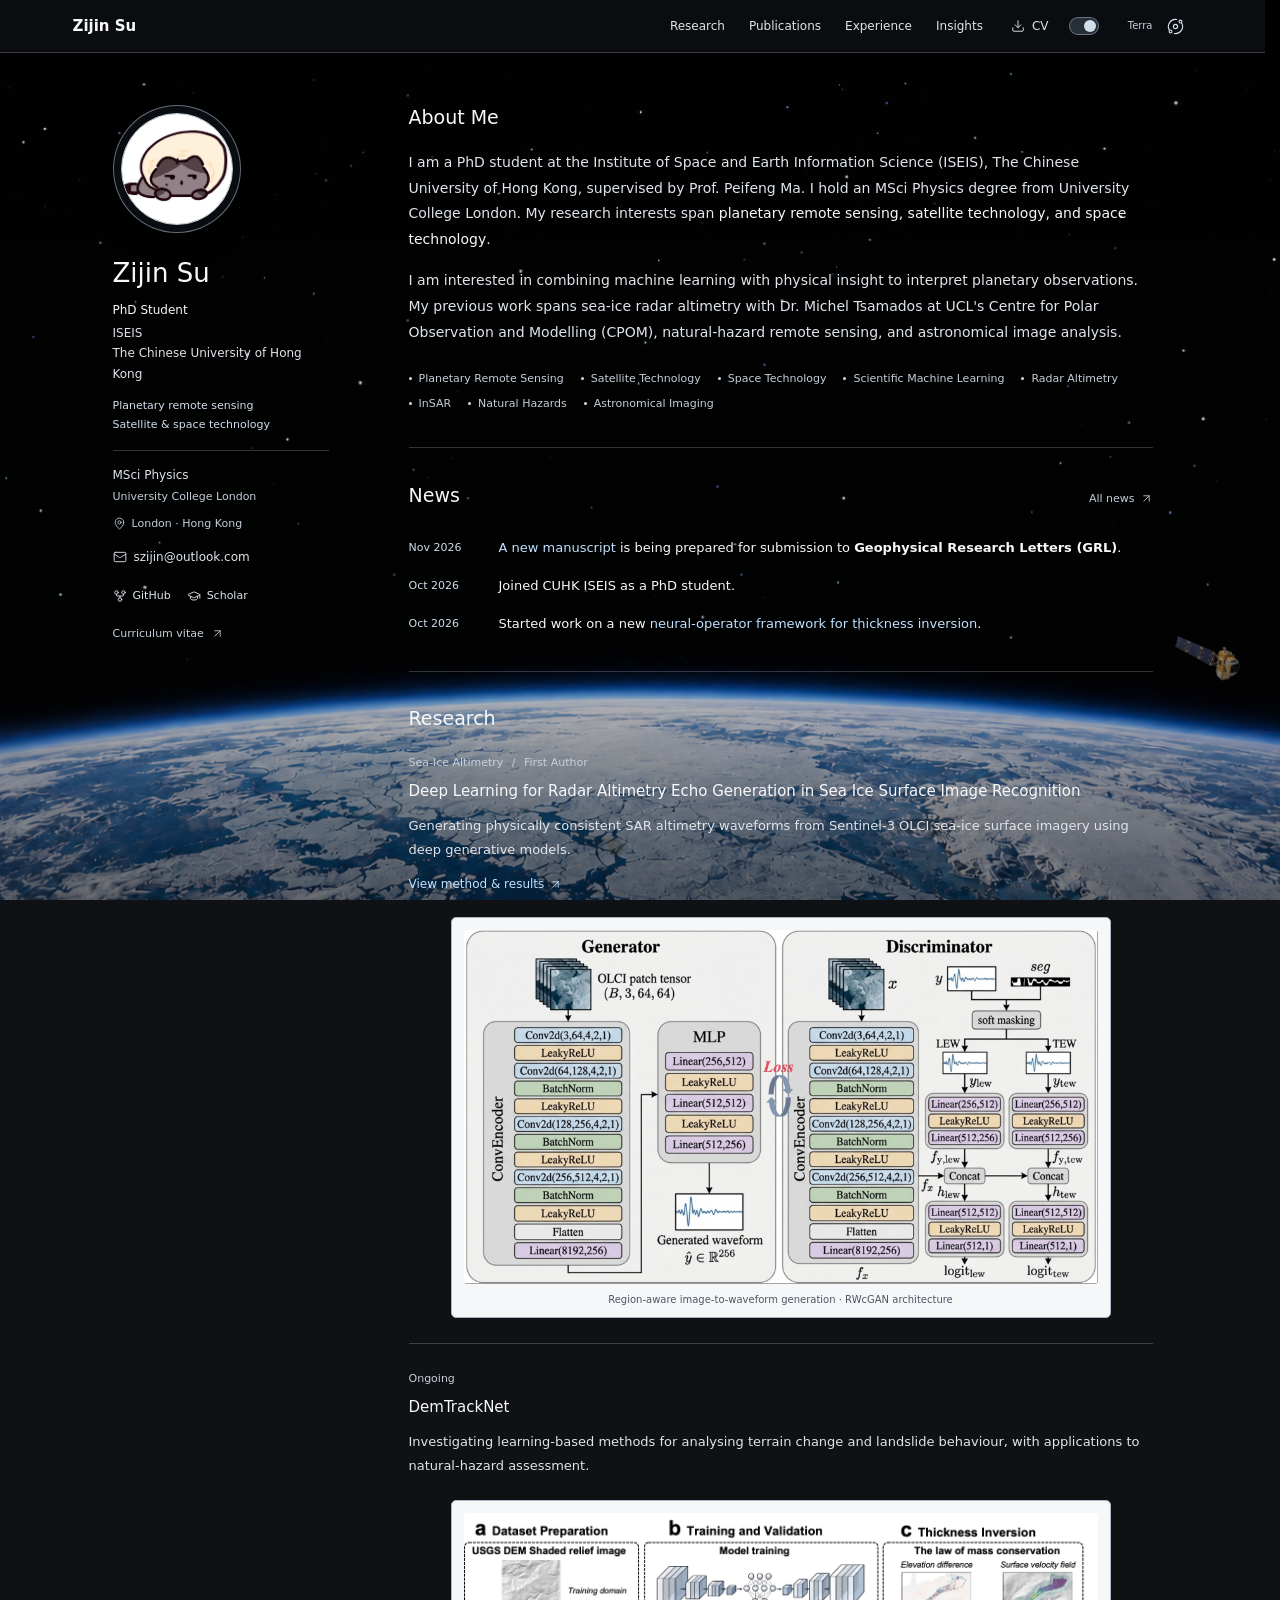
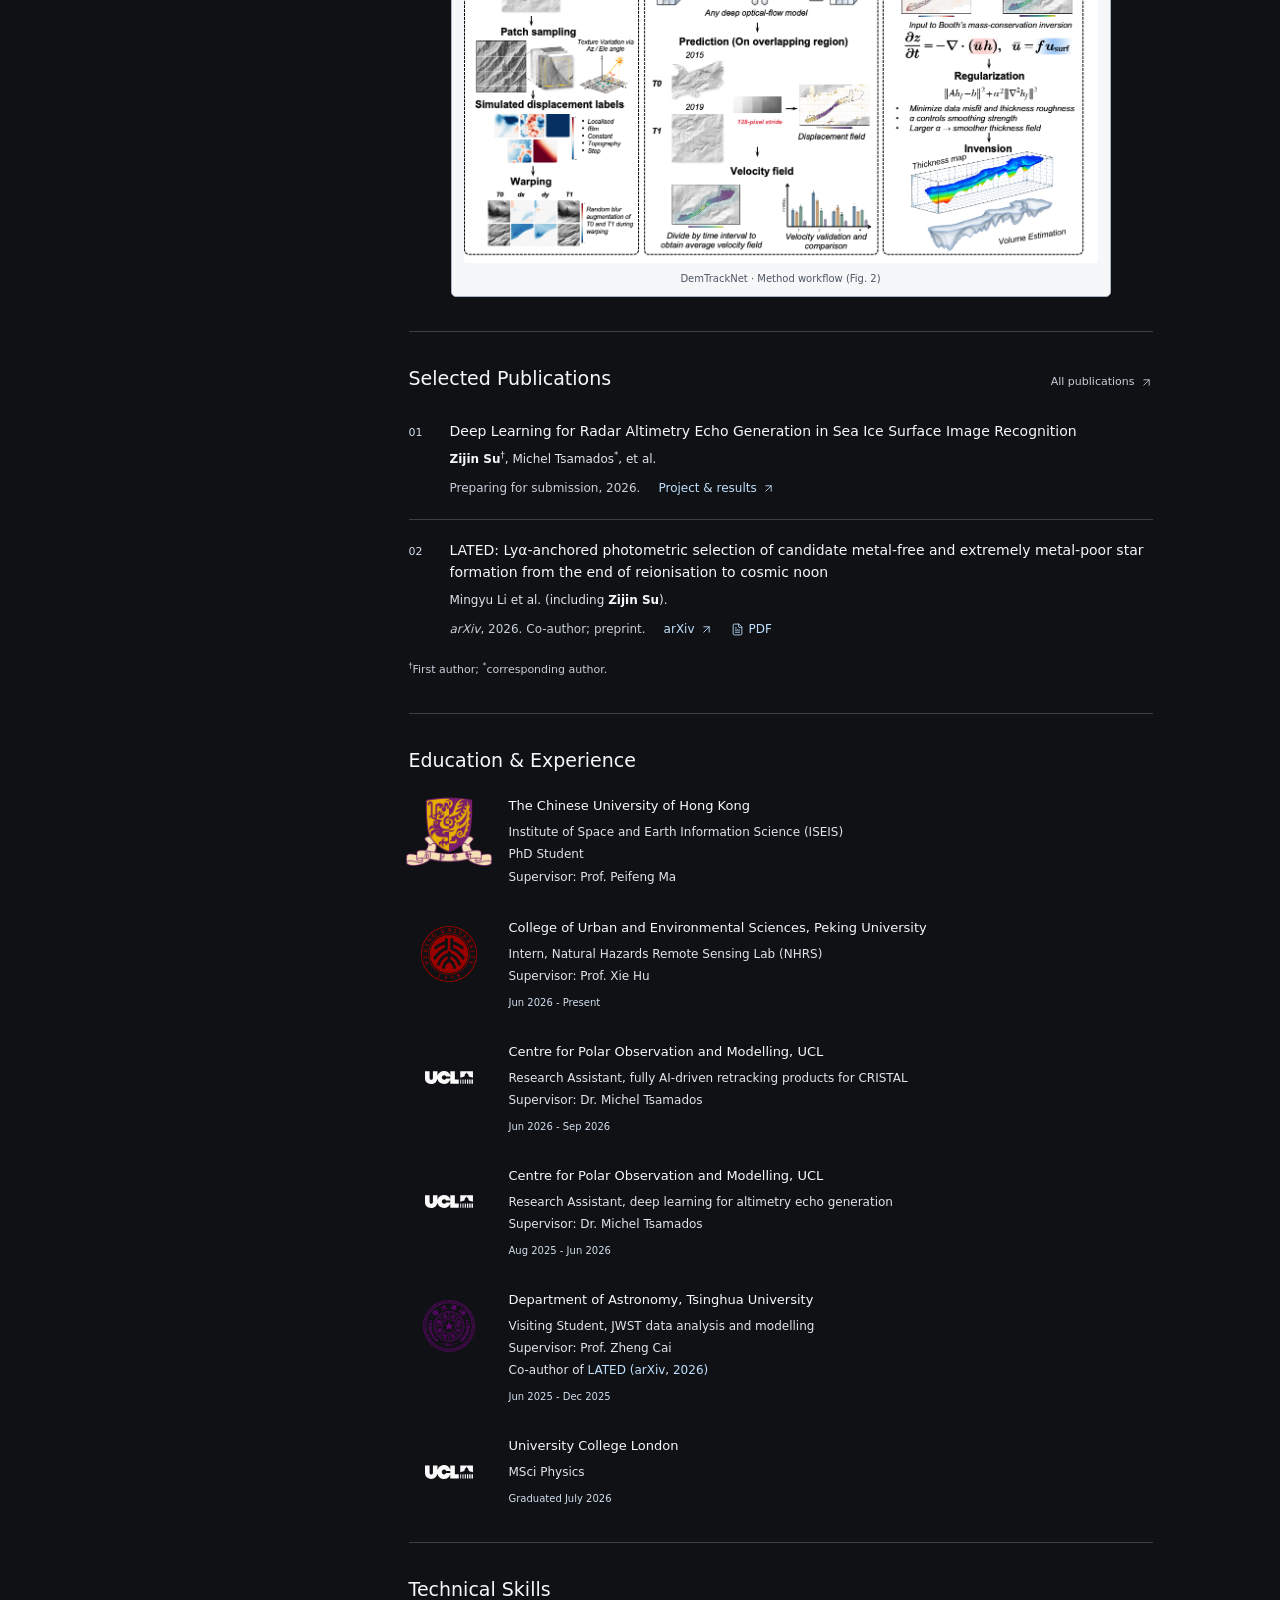
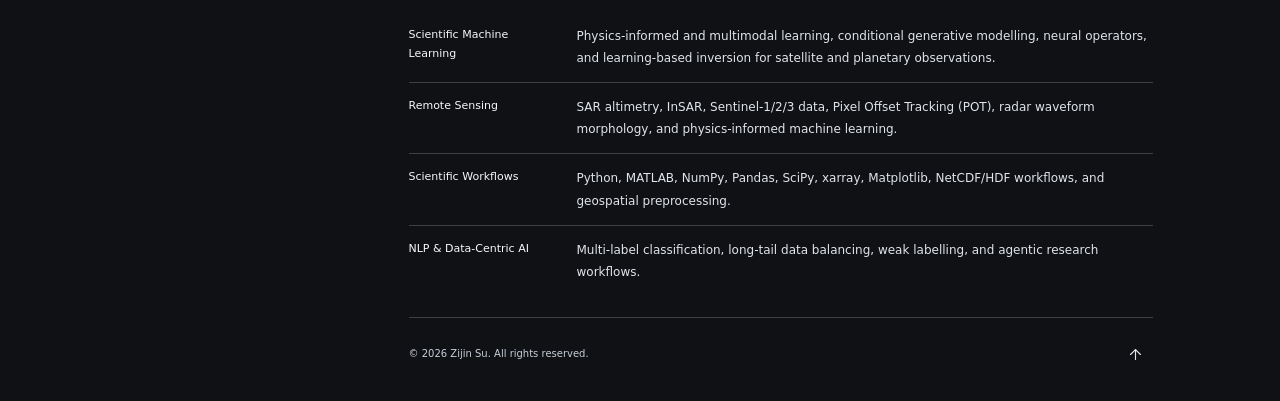
==== commit 5c0a4e4e: "Add DemTrackNet project with original methodology workflow figure" ====
--- a/index.html
+++ b/index.html
@@ -102,10 +102,14 @@
               <figcaption>Region-aware image-to-waveform generation · RWcGAN architecture</figcaption>
             </figure>
           </article>
-          <article class="research-entry">
+          <article id="demtracknet" class="research-entry research-entry--wide" style="scroll-margin-top:80px">
             <p class="entry-kicker">Ongoing</p>
-            <h3>Learning-Based Analysis of Landslide Dynamics</h3>
+            <h3>DemTrackNet</h3>
             <p>Investigating learning-based methods for analysing terrain change and landslide behaviour, with applications to natural-hazard assessment.</p>
+            <figure>
+              <a href="assets/img/demtracknet/fig2-method-workflow-d4398f811e.png" target="_blank" rel="noopener" aria-label="View the full-size DemTrackNet method workflow, Figure 2"><img src="assets/img/demtracknet/fig2-method-workflow-d4398f811e.png" width="1290" height="713" loading="lazy" decoding="async" alt="DemTrackNet method workflow (Figure 2)"></a>
+              <figcaption>DemTrackNet · Method workflow (Fig. 2)</figcaption>
+            </figure>
           </article>
         </div>
       </section>
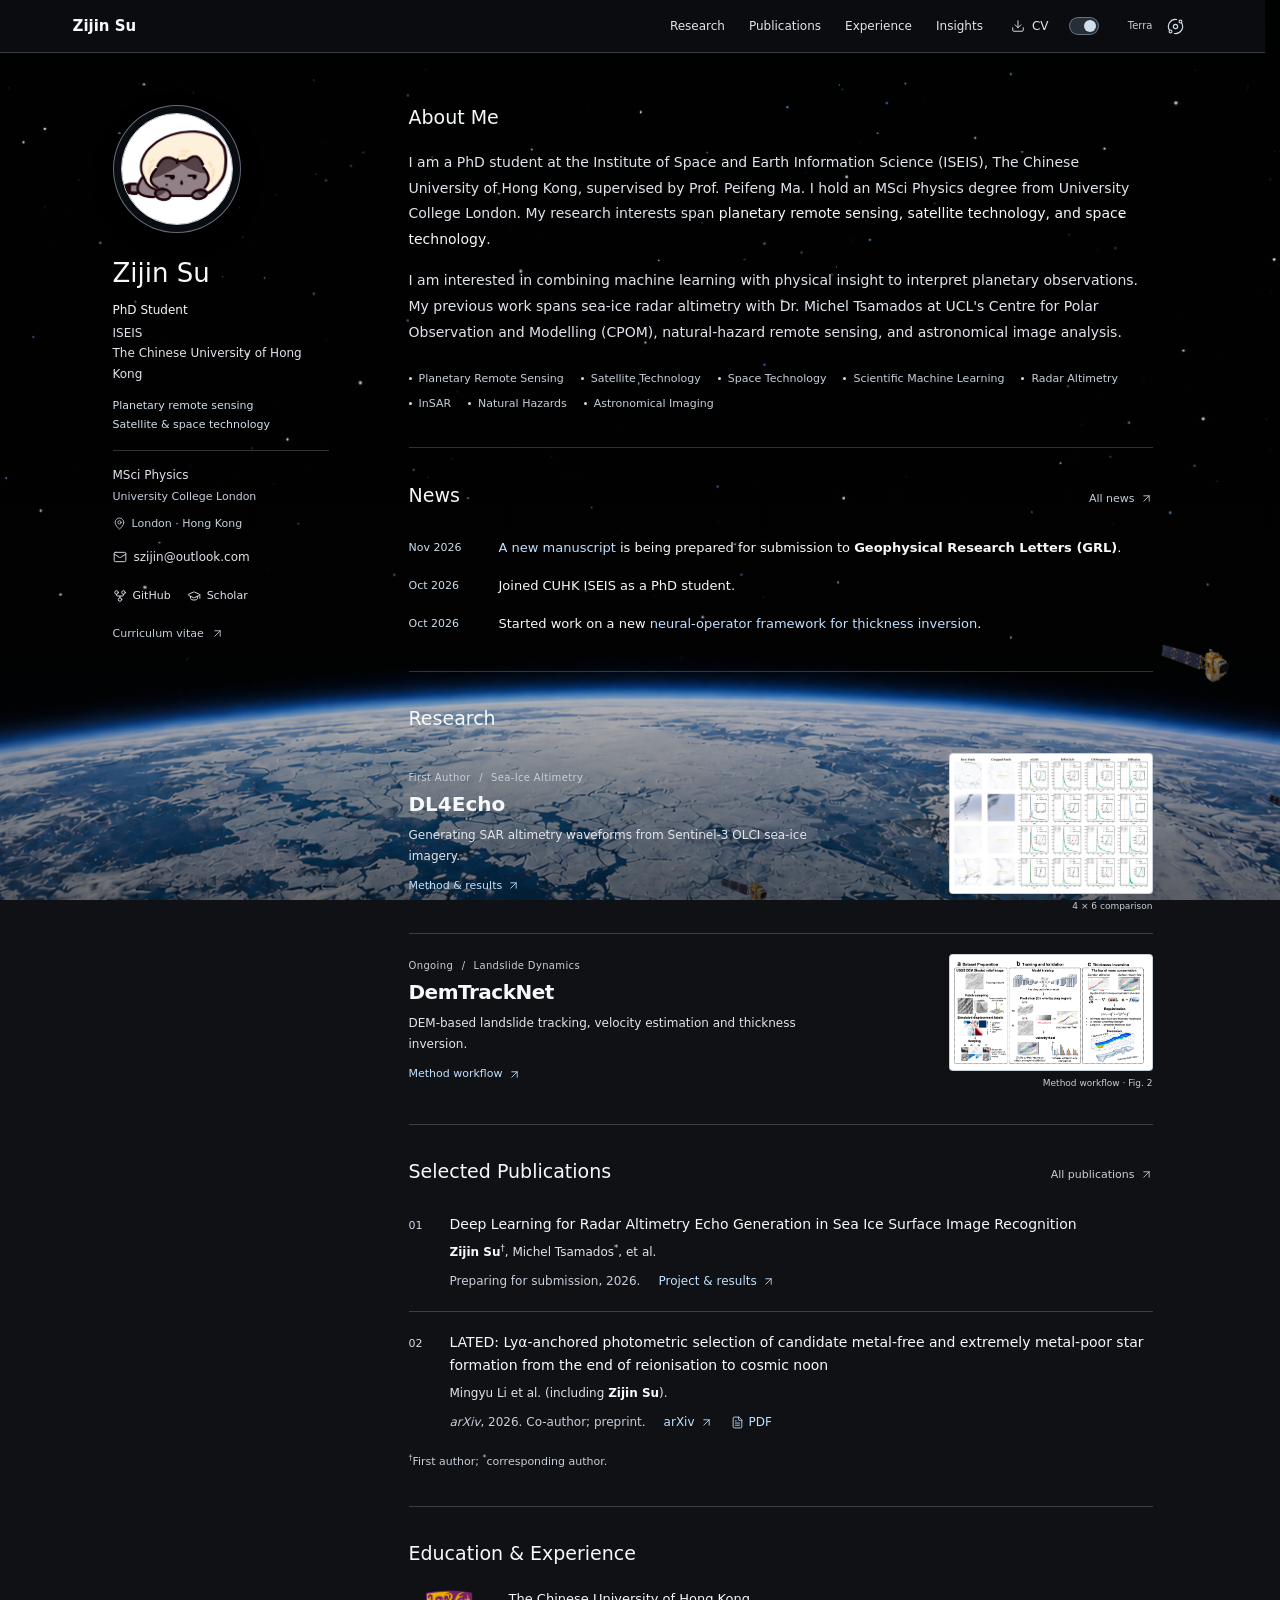
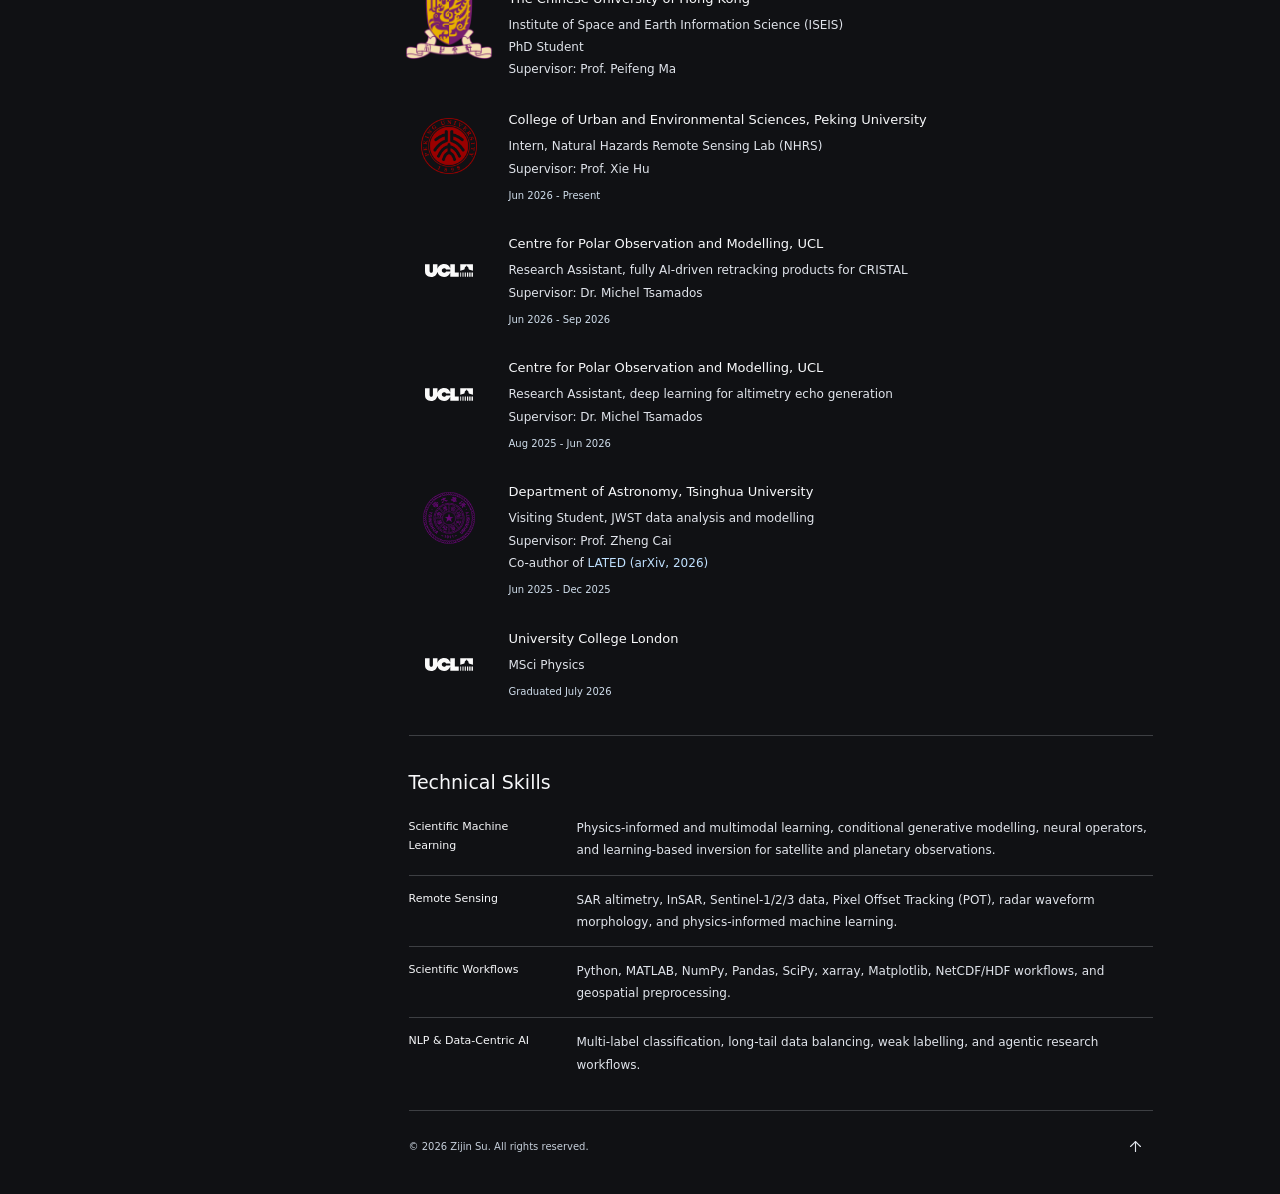
==== commit 0b948947: "Use compact research rows and DL4Echo comparison preview" ====
--- a/index.html
+++ b/index.html
@@ -28,6 +28,7 @@
   <link rel="stylesheet" href="assets/css/orbit-3d-preview.css?v=3">
   <link rel="stylesheet" href="assets/css/overview-preview.css?v=1">
   <link rel="stylesheet" href="assets/css/terra-polar-preview.css?v=2">
+  <link rel="stylesheet" href="assets/css/research-compact-53d56bf2ad.css">
 </head>
 <body id="top">
   <a class="skip-link" href="#main">Skip to content</a>
@@ -91,24 +92,29 @@
 
       <section id="researches" class="section" aria-labelledby="researchTitle">
         <div class="section-heading"><h2 id="researchTitle">Research</h2></div>
-        <div class="research-list">
-          <article class="research-entry research-entry--wide">
-            <p class="entry-kicker">Sea-Ice Altimetry <span aria-hidden="true">/</span> First Author</p>
-            <h3><a href="research.html">Deep Learning for Radar Altimetry Echo Generation in Sea Ice Surface Image Recognition</a></h3>
-            <p>Generating physically consistent SAR altimetry waveforms from Sentinel-3 OLCI sea-ice surface imagery using deep generative models.</p>
-            <a class="text-link" href="research.html">View method &amp; results<span data-icon="ArrowUpRight" aria-hidden="true"></span></a>
-            <figure>
-              <a href="research.html" aria-label="Explore my first-author sea-ice waveform generation research"><img src="assets/img/research-20261115/architecture.webp" width="2000" height="1116" loading="lazy" decoding="async" alt="RWcGAN architecture: optical sea-ice imagery to radar altimetry waveforms, with region-aware discriminator branches"></a>
-              <figcaption>Region-aware image-to-waveform generation · RWcGAN architecture</figcaption>
+        <div class="research-list research-list--compact">
+          <article id="dl4echo" class="research-entry research-entry--compact">
+            <div class="research-copy">
+              <p class="entry-kicker">First Author <span aria-hidden="true">/</span> Sea-Ice Altimetry</p>
+              <h3><a href="research.html" aria-label="DL4Echo: Deep Learning for Radar Altimetry Echo Generation in Sea Ice Surface Image Recognition">DL4Echo</a></h3>
+              <p>Generating SAR altimetry waveforms from Sentinel-3 OLCI sea-ice imagery.</p>
+              <a class="text-link" href="research.html">Method &amp; results<span data-icon="ArrowUpRight" aria-hidden="true"></span></a>
+            </div>
+            <figure class="research-preview">
+              <a class="research-thumbnail" href="research.html" aria-label="View the 4 by 6 sea-ice waveform comparison and research details"><img src="assets/img/research-20261115/comparison.webp" width="2000" height="1351" loading="lazy" decoding="async" alt="4 by 6 comparison of raw and cropped OLCI patches with observed and generated waveforms across four models"></a>
+              <figcaption>4 &times; 6 comparison</figcaption>
             </figure>
           </article>
-          <article id="demtracknet" class="research-entry research-entry--wide" style="scroll-margin-top:80px">
-            <p class="entry-kicker">Ongoing</p>
-            <h3>DemTrackNet</h3>
-            <p>Investigating learning-based methods for analysing terrain change and landslide behaviour, with applications to natural-hazard assessment.</p>
-            <figure>
-              <a href="assets/img/demtracknet/fig2-method-workflow-d4398f811e.png" target="_blank" rel="noopener" aria-label="View the full-size DemTrackNet method workflow, Figure 2"><img src="assets/img/demtracknet/fig2-method-workflow-d4398f811e.png" width="1290" height="713" loading="lazy" decoding="async" alt="DemTrackNet method workflow (Figure 2)"></a>
-              <figcaption>DemTrackNet · Method workflow (Fig. 2)</figcaption>
+          <article id="demtracknet" class="research-entry research-entry--compact">
+            <div class="research-copy">
+              <p class="entry-kicker">Ongoing <span aria-hidden="true">/</span> Landslide Dynamics</p>
+              <h3>DemTrackNet</h3>
+              <p>DEM-based landslide tracking, velocity estimation and thickness inversion.</p>
+              <a class="text-link" href="assets/img/demtracknet/fig2-method-workflow-d4398f811e.png" target="_blank" rel="noopener">Method workflow<span data-icon="ArrowUpRight" aria-hidden="true"></span></a>
+            </div>
+            <figure class="research-preview">
+              <a class="research-thumbnail" href="assets/img/demtracknet/fig2-method-workflow-d4398f811e.png" target="_blank" rel="noopener" aria-label="View the full-size DemTrackNet method workflow, Figure 2"><img src="assets/img/demtracknet/fig2-method-workflow-d4398f811e.png" width="1290" height="713" loading="lazy" decoding="async" alt="DemTrackNet method workflow (Figure 2)"></a>
+              <figcaption>Method workflow &middot; Fig. 2</figcaption>
             </figure>
           </article>
         </div>
--- a/assets/css/research-compact-53d56bf2ad.css
+++ b/assets/css/research-compact-53d56bf2ad.css
@@ -0,0 +1,74 @@
+/* Compact research rows, scoped to the homepage project list. */
+.research-list--compact .research-entry--compact {
+  display: grid;
+  grid-template-columns: minmax(0, 1fr) 204px;
+  gap: 32px;
+  align-items: center;
+  padding: 20px 0;
+  scroll-margin-top: 80px;
+}
+.research-list--compact .research-entry--compact:first-child { padding-top: 0; }
+.research-list--compact .research-entry--compact:last-child { padding-bottom: 0; }
+.research-entry--compact .research-copy { min-width: 0; }
+.research-list--compact .entry-kicker {
+  margin: 0 0 6px;
+  font-size: 10px;
+  line-height: 1.5;
+  letter-spacing: .035em;
+}
+.research-list--compact h3 {
+  margin: 0 0 8px;
+  font-size: 20px;
+  line-height: 1.3;
+  font-weight: 550;
+  letter-spacing: -.025em;
+}
+.research-list--compact .research-copy > p:not(.entry-kicker) {
+  max-width: 440px;
+  margin: 0;
+  font-size: 12px;
+  line-height: 1.75;
+}
+.research-list--compact .text-link { margin-top: 9px; font-size: 11px; }
+.research-list--compact .research-preview {
+  width: 100%;
+  max-width: 204px;
+  margin: 0;
+  justify-self: end;
+}
+.research-thumbnail {
+  display: block;
+  padding: 4px;
+  overflow: hidden;
+  border: 1px solid rgba(145, 162, 181, .5);
+  border-radius: 4px;
+  background: #fff;
+  transition: border-color 150ms ease;
+}
+.research-thumbnail:hover { border-color: var(--accent); }
+.research-thumbnail:focus-visible { outline: 2px solid var(--accent); outline-offset: 4px; }
+.research-thumbnail img { display: block; width: 100%; height: auto; background: #fff; }
+.research-list--compact .research-preview figcaption {
+  margin: 6px 0 0;
+  color: var(--subtle);
+  font-size: 9px;
+  line-height: 1.4;
+  text-align: right;
+}
+@media (max-width: 900px) {
+  .research-list--compact .research-entry--compact { grid-template-columns: minmax(0, 1fr) 180px; gap: 24px; }
+  .research-list--compact .research-preview { max-width: 180px; }
+}
+@media (max-width: 600px) {
+  .research-list--compact .research-entry--compact { grid-template-columns: minmax(0, 1fr) 112px; gap: 16px; align-items: start; padding: 18px 0; }
+  .research-list--compact .entry-kicker { font-size: 9px; letter-spacing: .015em; }
+  .research-list--compact h3 { font-size: 18px; }
+  .research-list--compact .research-copy > p:not(.entry-kicker) { font-size: 12px; }
+  .research-list--compact .research-preview { max-width: 112px; }
+}
+@media (max-width: 360px) {
+  .research-list--compact .research-entry--compact { grid-template-columns: minmax(0, 1fr) 96px; gap: 14px; }
+  .research-list--compact .research-preview { max-width: 96px; }
+  .research-list--compact h3 { font-size: 17px; }
+  .research-list--compact .research-preview figcaption { font-size: 8px; }
+}
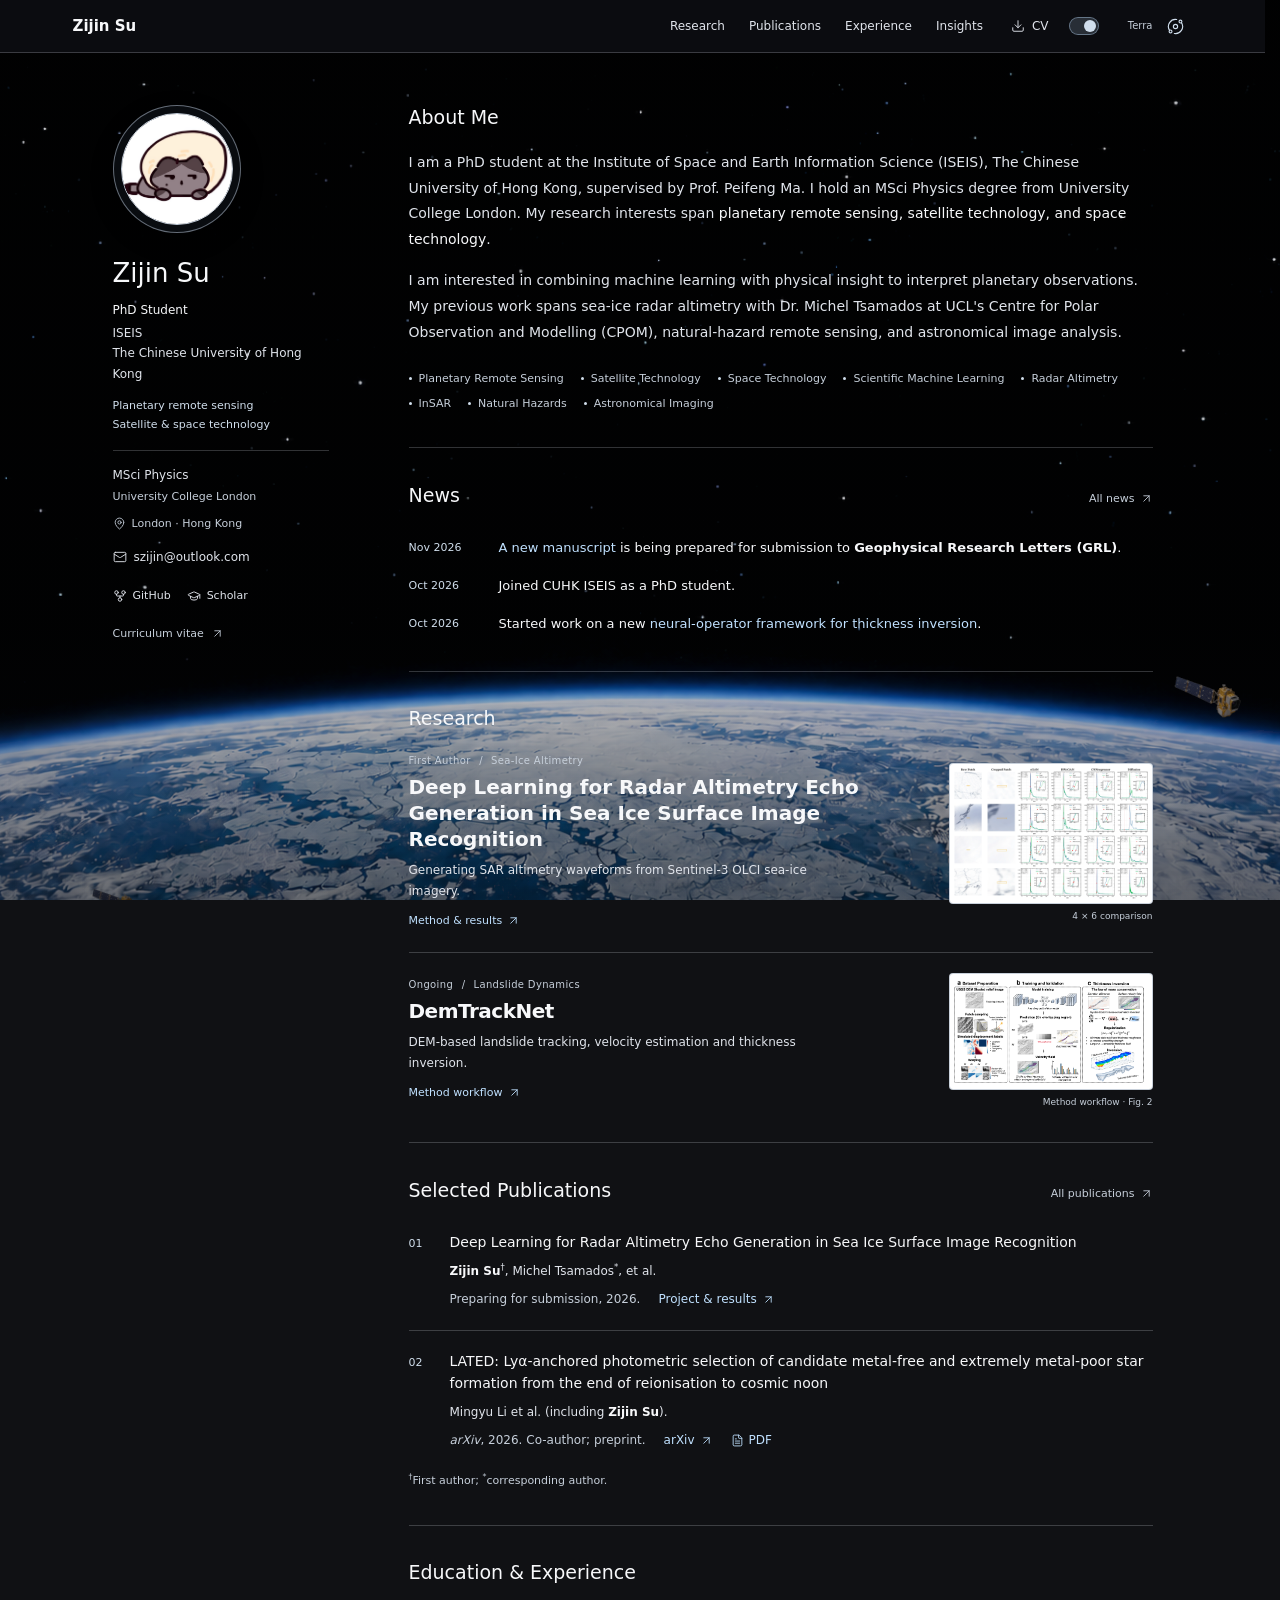
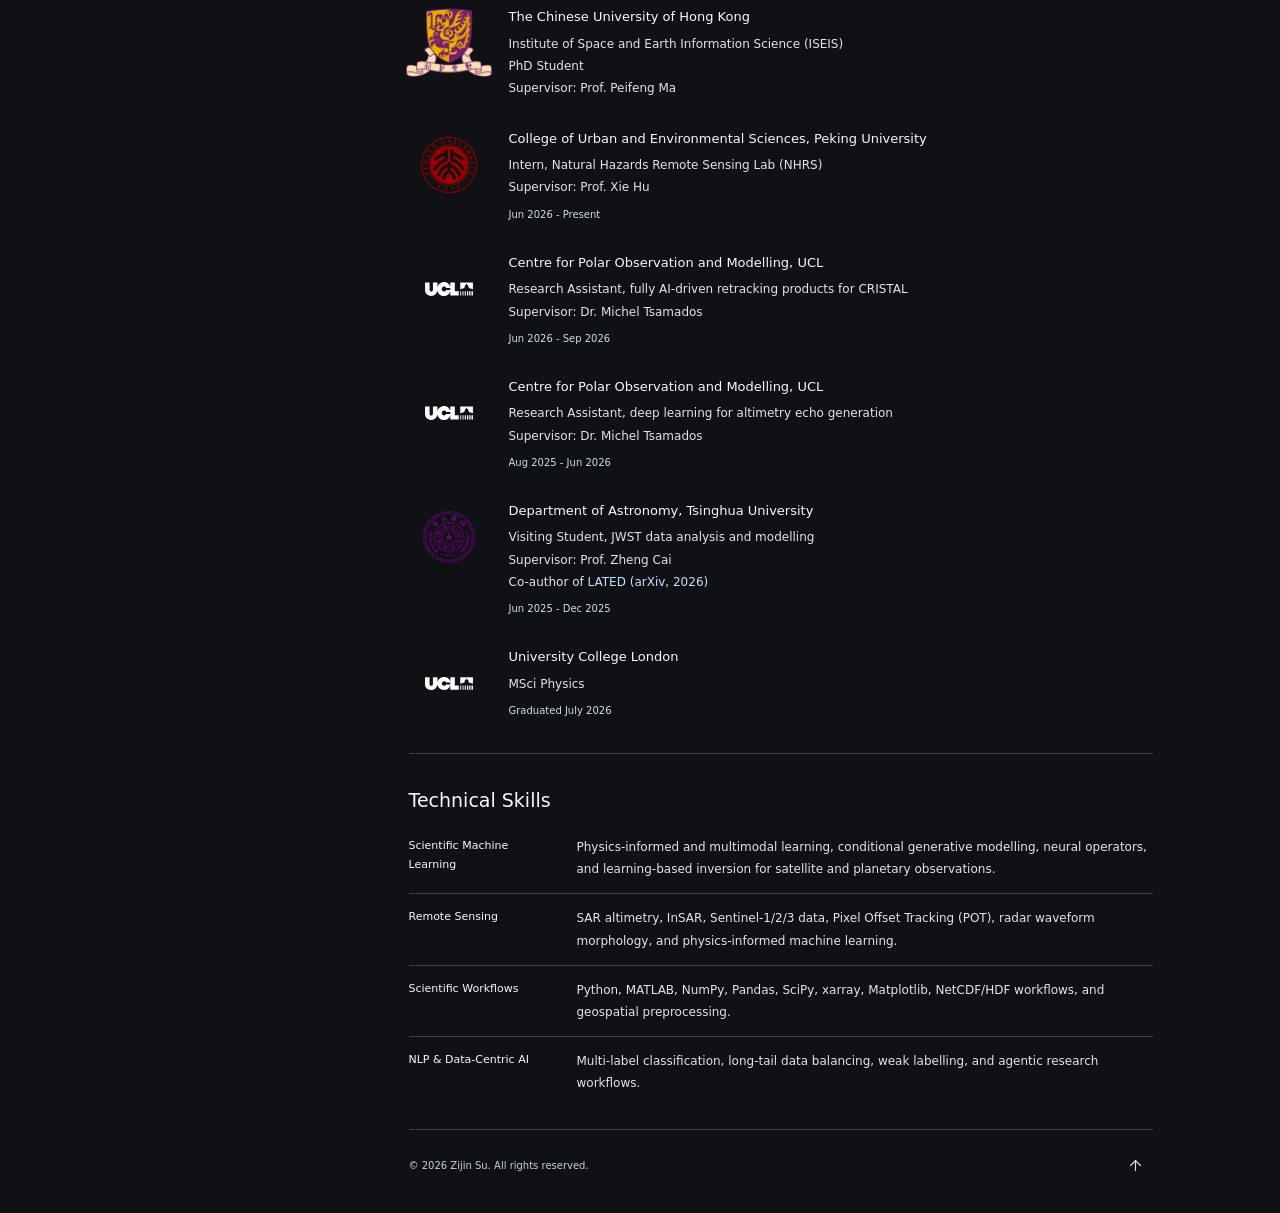
==== commit caf3c0a3: "Restore the full sea-ice research title" ====
--- a/index.html
+++ b/index.html
@@ -93,10 +93,10 @@
       <section id="researches" class="section" aria-labelledby="researchTitle">
         <div class="section-heading"><h2 id="researchTitle">Research</h2></div>
         <div class="research-list research-list--compact">
-          <article id="dl4echo" class="research-entry research-entry--compact">
+          <article id="sea-ice-altimetry" class="research-entry research-entry--compact">
             <div class="research-copy">
               <p class="entry-kicker">First Author <span aria-hidden="true">/</span> Sea-Ice Altimetry</p>
-              <h3><a href="research.html" aria-label="DL4Echo: Deep Learning for Radar Altimetry Echo Generation in Sea Ice Surface Image Recognition">DL4Echo</a></h3>
+              <h3><a href="research.html">Deep Learning for Radar Altimetry Echo Generation in Sea Ice Surface Image Recognition</a></h3>
               <p>Generating SAR altimetry waveforms from Sentinel-3 OLCI sea-ice imagery.</p>
               <a class="text-link" href="research.html">Method &amp; results<span data-icon="ArrowUpRight" aria-hidden="true"></span></a>
             </div>
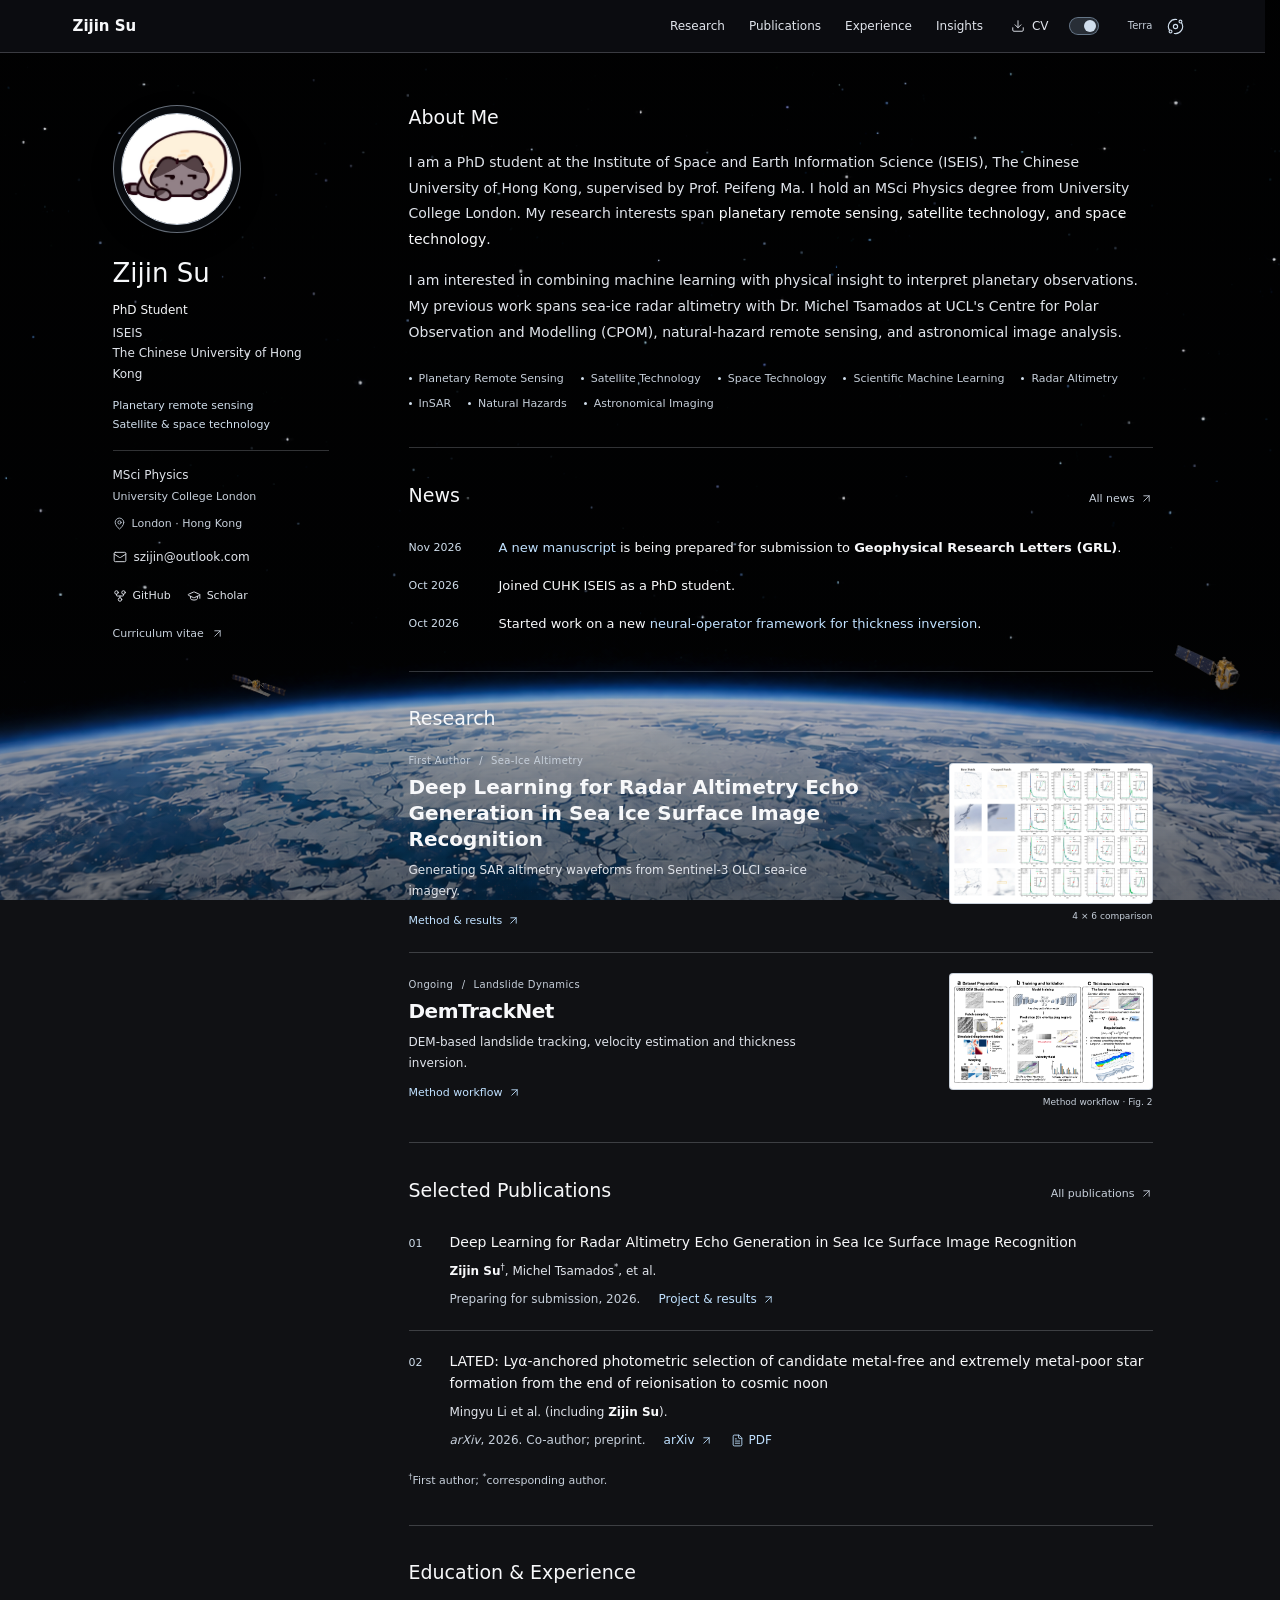
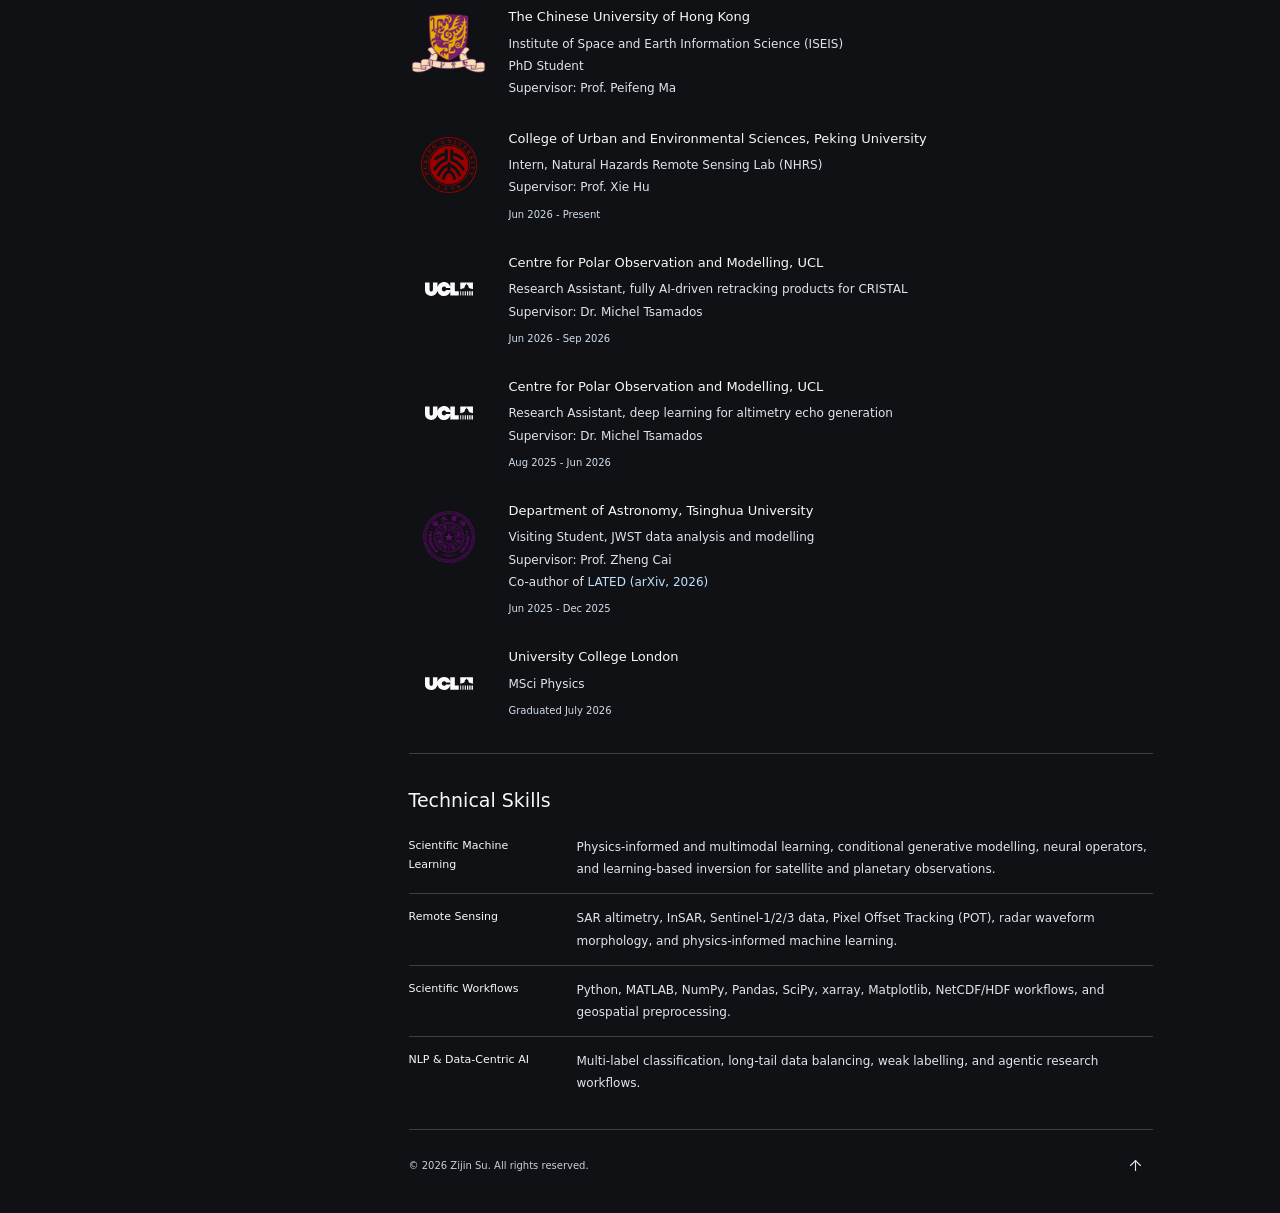
==== commit ed5ca683: "Reduce CUHK crest size by fifteen percent" ====
--- a/index.html
+++ b/index.html
@@ -24,7 +24,7 @@
   <script src="assets/js/orbit-reading-clearance.js?v=1" defer></script>
   <script src="assets/js/orbit-cinematic-scene.js?v=2" defer></script>
   <script src="assets/js/planetary-cinematic.js?v=1" defer></script>
-  <link rel="stylesheet" href="assets/css/planetary.css?v=22">
+  <link rel="stylesheet" href="assets/css/planetary.css?v=23">
   <link rel="stylesheet" href="assets/css/orbit-3d-preview.css?v=3">
   <link rel="stylesheet" href="assets/css/overview-preview.css?v=1">
   <link rel="stylesheet" href="assets/css/terra-polar-preview.css?v=2">
--- a/assets/css/planetary.css
+++ b/assets/css/planetary.css
@@ -179,7 +179,7 @@
 .institution-mark { display: flex; align-items: center; justify-content: center; width: 100%; height: 72px; overflow: visible; }
 /* The shared rail centers wide wordmarks without max-width shrinking or offsets. */
 .institution-mark img { flex: 0 0 auto; max-width: none; margin: 0; border-radius: 0; background: transparent; }
-.institution-mark--cuhk img { width: 88px; height: 88px; }
+.institution-mark--cuhk img { width: 74.8px; height: 74.8px; }
 .institution-mark--wordmark img { width: 64px; height: 36px; }
 .institution-mark--ucl img { width: 48px; height: 14px; }
 :root[data-theme="light"] .institution-mark--ucl img { filter: brightness(0); }
@@ -307,7 +307,7 @@
   .timeline article { grid-template-columns: 68px minmax(0, 1fr); gap: 16px; }
   .timeline img { width: 48px; height: 48px; }
   .institution-mark { height: 64px; }
-  .institution-mark--cuhk img { width: 76px; height: 76px; }
+  .institution-mark--cuhk img { width: 64.6px; height: 64.6px; }
   .institution-mark--wordmark img { width: 56px; height: 32px; }
   .institution-mark--ucl img { width: 42px; height: 12px; }
   .timeline h3 { font-size: 13px; }
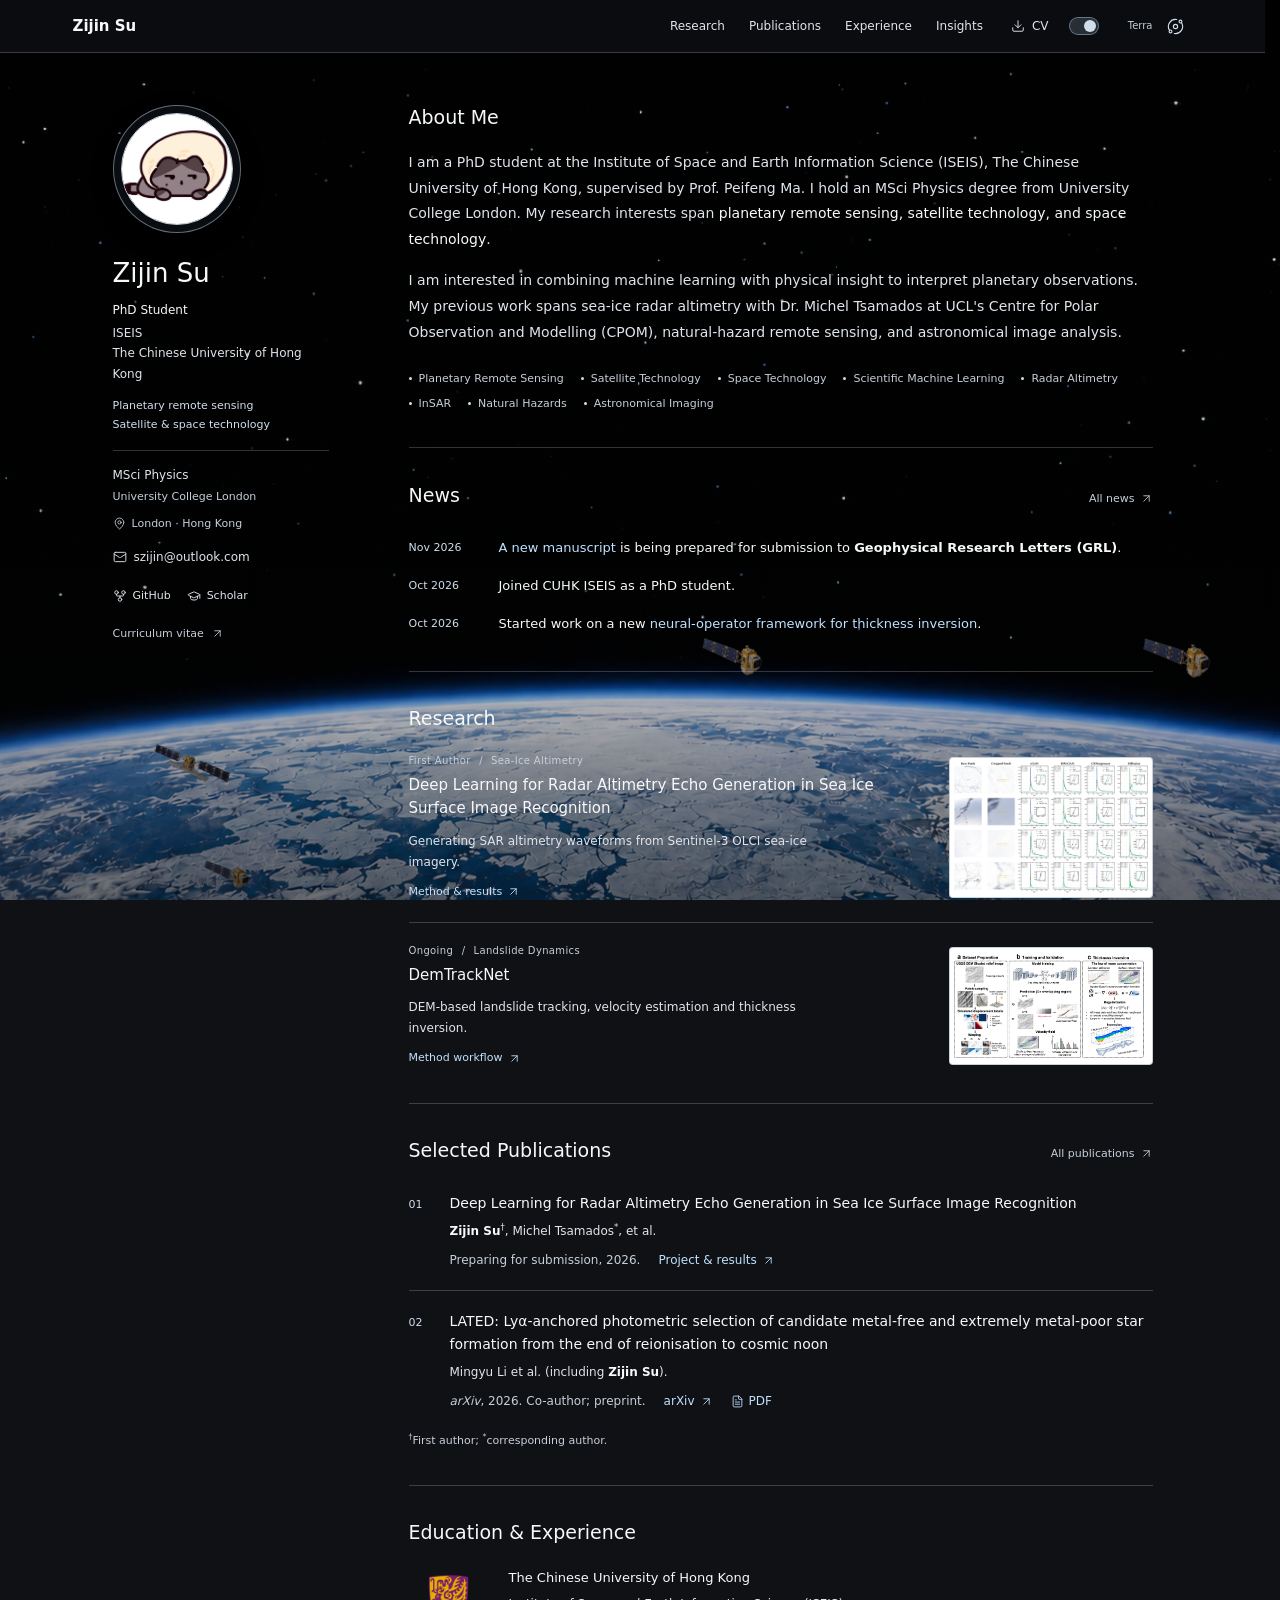
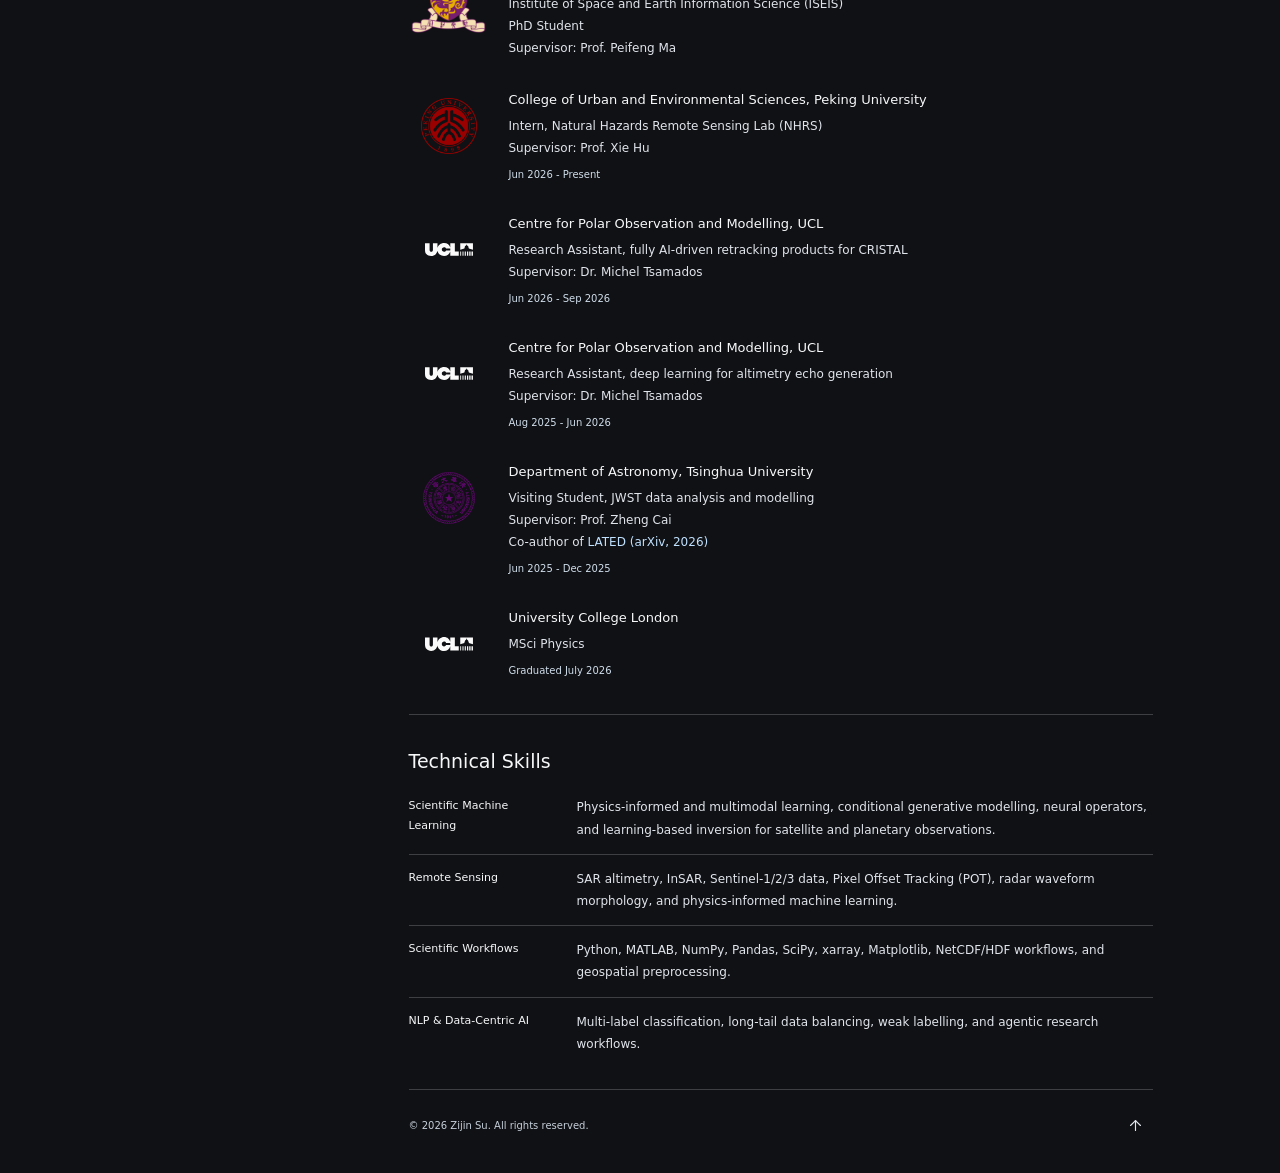
==== commit 54694a04: "Restore original research heading style and remove image captions" ====
--- a/index.html
+++ b/index.html
@@ -28,7 +28,7 @@
   <link rel="stylesheet" href="assets/css/orbit-3d-preview.css?v=3">
   <link rel="stylesheet" href="assets/css/overview-preview.css?v=1">
   <link rel="stylesheet" href="assets/css/terra-polar-preview.css?v=2">
-  <link rel="stylesheet" href="assets/css/research-compact-53d56bf2ad.css">
+  <link rel="stylesheet" href="assets/css/research-compact-690fcc63ac.css">
 </head>
 <body id="top">
   <a class="skip-link" href="#main">Skip to content</a>
@@ -102,7 +102,6 @@
             </div>
             <figure class="research-preview">
               <a class="research-thumbnail" href="research.html" aria-label="View the 4 by 6 sea-ice waveform comparison and research details"><img src="assets/img/research-20261115/comparison.webp" width="2000" height="1351" loading="lazy" decoding="async" alt="4 by 6 comparison of raw and cropped OLCI patches with observed and generated waveforms across four models"></a>
-              <figcaption>4 &times; 6 comparison</figcaption>
             </figure>
           </article>
           <article id="demtracknet" class="research-entry research-entry--compact">
@@ -114,7 +113,6 @@
             </div>
             <figure class="research-preview">
               <a class="research-thumbnail" href="assets/img/demtracknet/fig2-method-workflow-d4398f811e.png" target="_blank" rel="noopener" aria-label="View the full-size DemTrackNet method workflow, Figure 2"><img src="assets/img/demtracknet/fig2-method-workflow-d4398f811e.png" width="1290" height="713" loading="lazy" decoding="async" alt="DemTrackNet method workflow (Figure 2)"></a>
-              <figcaption>Method workflow &middot; Fig. 2</figcaption>
             </figure>
           </article>
         </div>
--- a/assets/css/research-compact-690fcc63ac.css
+++ b/assets/css/research-compact-690fcc63ac.css
@@ -0,0 +1,57 @@
+/* Compact research rows, scoped to the homepage project list. */
+.research-list--compact .research-entry--compact {
+  display: grid;
+  grid-template-columns: minmax(0, 1fr) 204px;
+  gap: 32px;
+  align-items: center;
+  padding: 20px 0;
+  scroll-margin-top: 80px;
+}
+.research-list--compact .research-entry--compact:first-child { padding-top: 0; }
+.research-list--compact .research-entry--compact:last-child { padding-bottom: 0; }
+.research-entry--compact .research-copy { min-width: 0; }
+.research-list--compact .entry-kicker {
+  margin: 0 0 6px;
+  font-size: 10px;
+  line-height: 1.5;
+  letter-spacing: .035em;
+}
+.research-list--compact .research-copy > p:not(.entry-kicker) {
+  max-width: 440px;
+  margin: 0;
+  font-size: 12px;
+  line-height: 1.75;
+}
+.research-list--compact .text-link { margin-top: 9px; font-size: 11px; }
+.research-list--compact .research-preview {
+  width: 100%;
+  max-width: 204px;
+  margin: 0;
+  justify-self: end;
+}
+.research-thumbnail {
+  display: block;
+  padding: 4px;
+  overflow: hidden;
+  border: 1px solid rgba(145, 162, 181, .5);
+  border-radius: 4px;
+  background: #fff;
+  transition: border-color 150ms ease;
+}
+.research-thumbnail:hover { border-color: var(--accent); }
+.research-thumbnail:focus-visible { outline: 2px solid var(--accent); outline-offset: 4px; }
+.research-thumbnail img { display: block; width: 100%; height: auto; background: #fff; }
+@media (max-width: 900px) {
+  .research-list--compact .research-entry--compact { grid-template-columns: minmax(0, 1fr) 180px; gap: 24px; }
+  .research-list--compact .research-preview { max-width: 180px; }
+}
+@media (max-width: 600px) {
+  .research-list--compact .research-entry--compact { grid-template-columns: minmax(0, 1fr) 112px; gap: 16px; align-items: start; padding: 18px 0; }
+  .research-list--compact .entry-kicker { font-size: 9px; letter-spacing: .015em; }
+  .research-list--compact .research-copy > p:not(.entry-kicker) { font-size: 12px; }
+  .research-list--compact .research-preview { max-width: 112px; }
+}
+@media (max-width: 360px) {
+  .research-list--compact .research-entry--compact { grid-template-columns: minmax(0, 1fr) 96px; gap: 14px; }
+  .research-list--compact .research-preview { max-width: 96px; }
+}
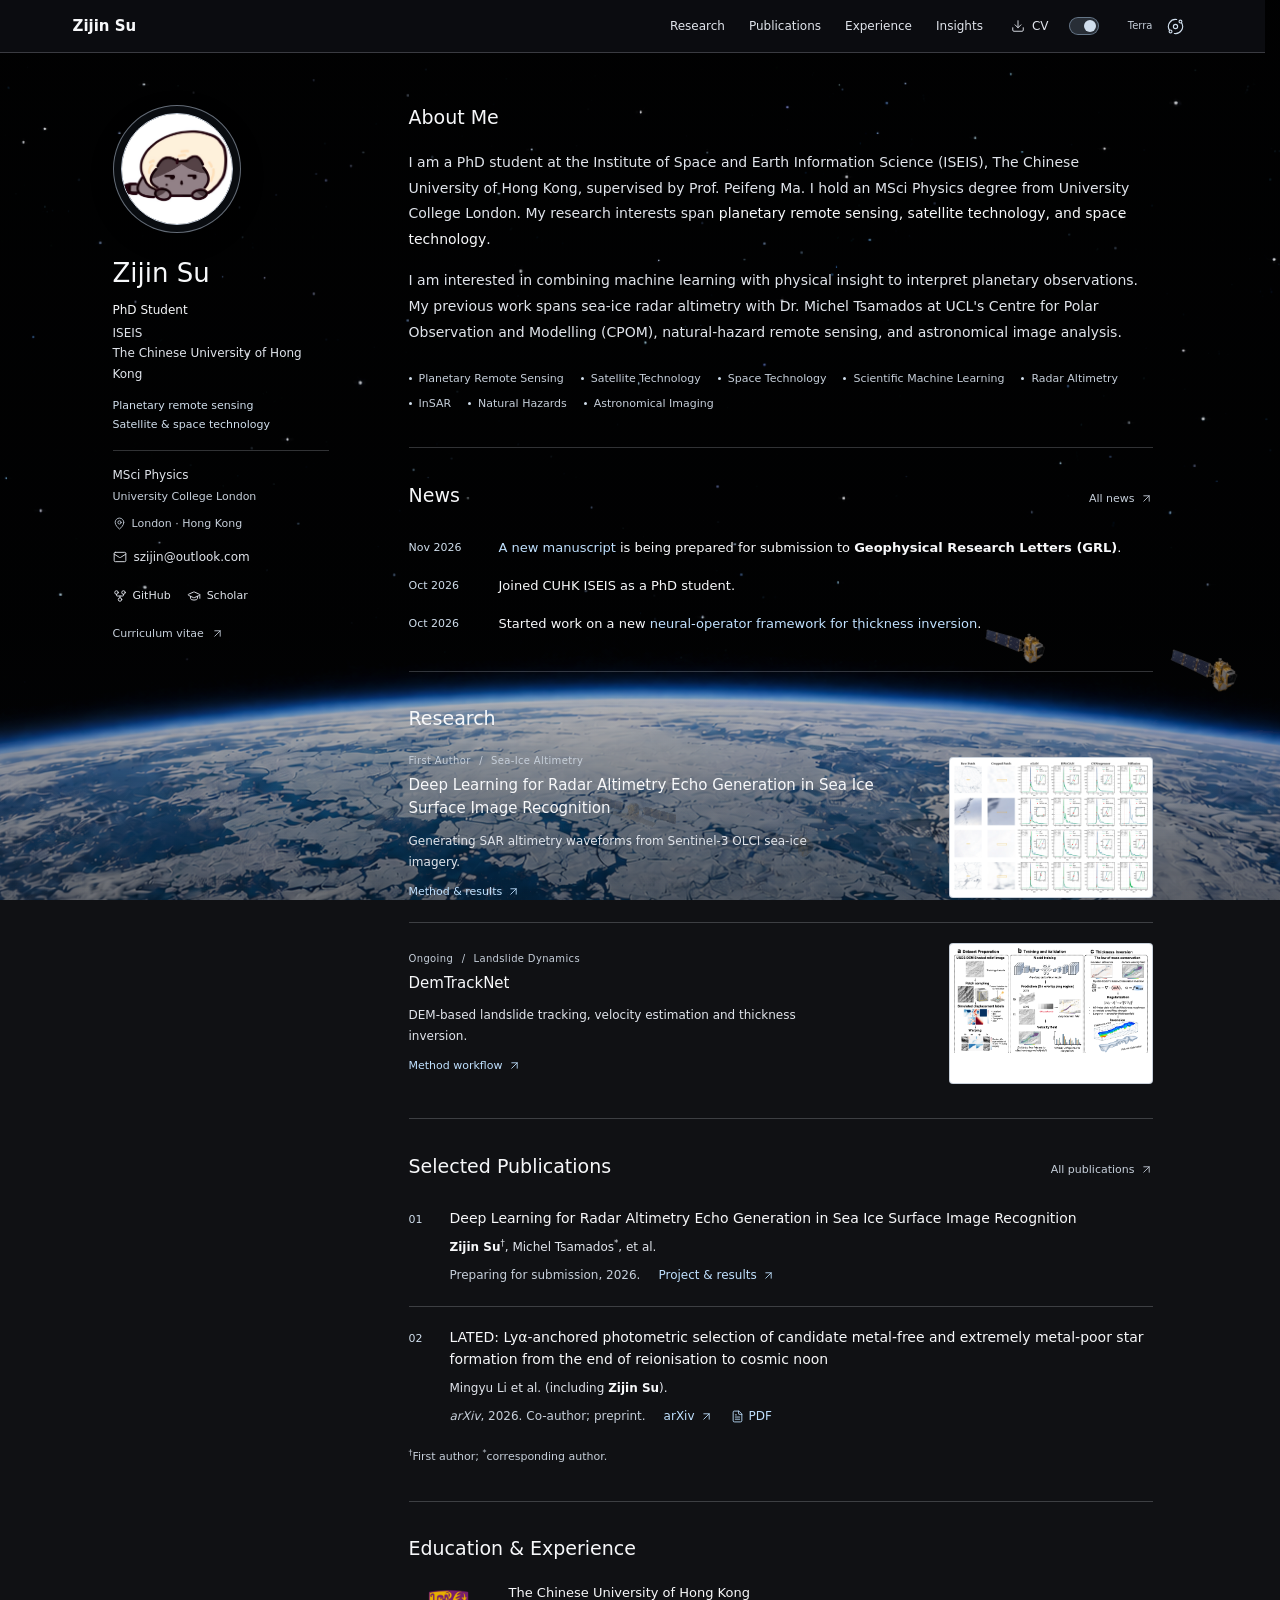
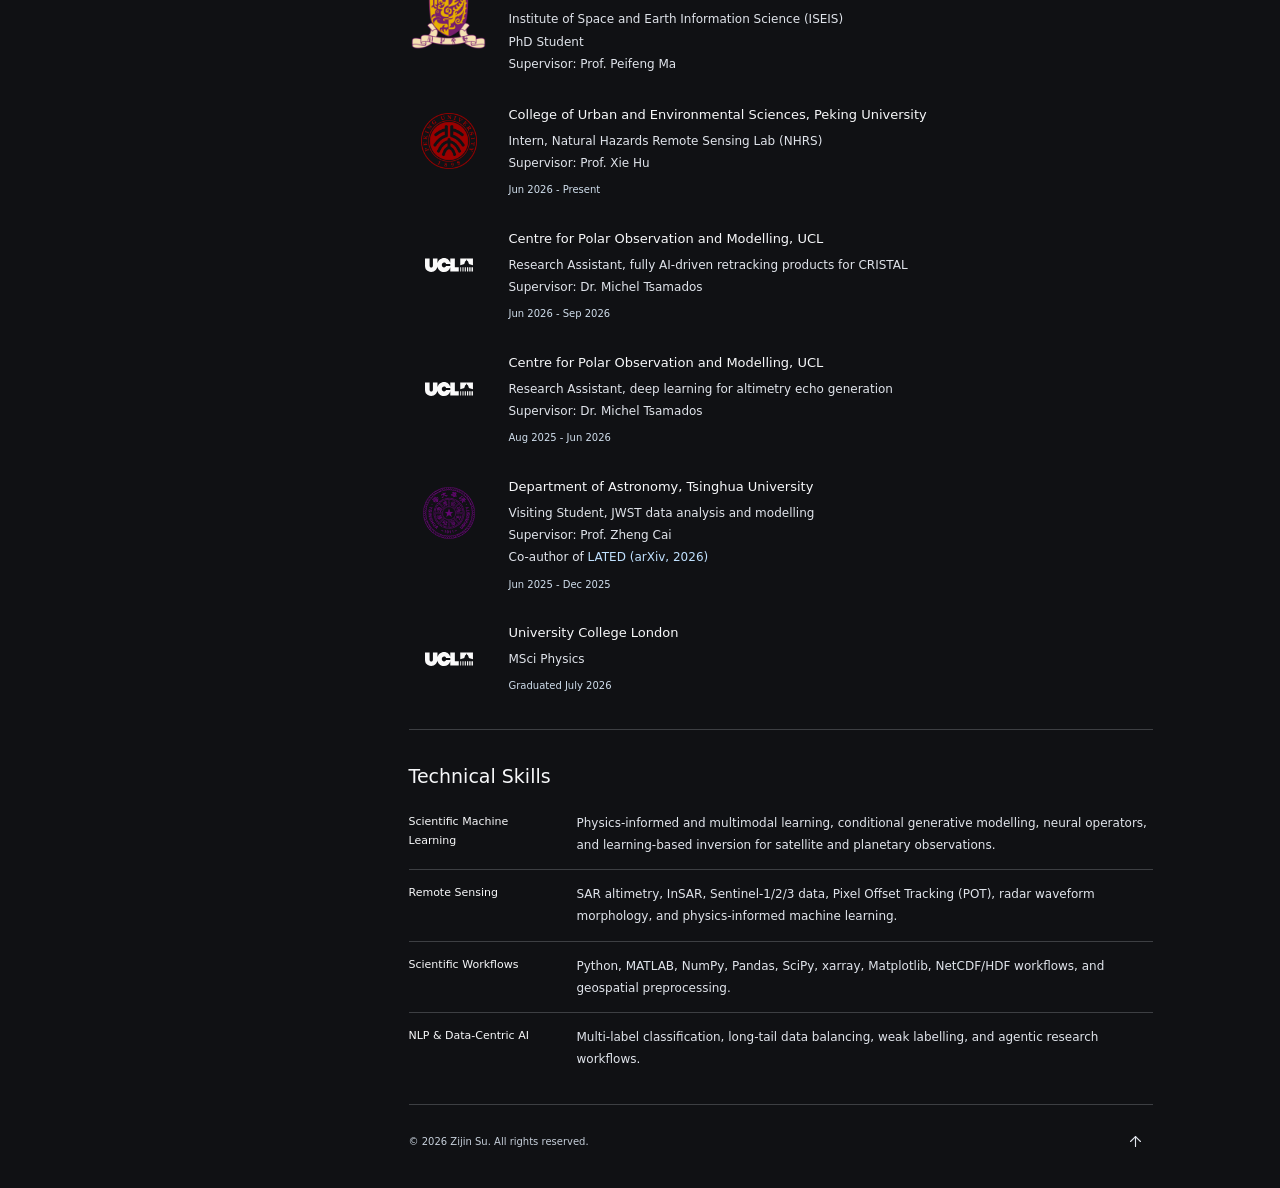
==== commit 8c3faf55: "Match homepage research thumbnails and trim workflow margins" ====
--- a/index.html
+++ b/index.html
@@ -28,7 +28,7 @@
   <link rel="stylesheet" href="assets/css/orbit-3d-preview.css?v=3">
   <link rel="stylesheet" href="assets/css/overview-preview.css?v=1">
   <link rel="stylesheet" href="assets/css/terra-polar-preview.css?v=2">
-  <link rel="stylesheet" href="assets/css/research-compact-690fcc63ac.css">
+  <link rel="stylesheet" href="assets/css/research-compact-e4fc93fe3e.css">
 </head>
 <body id="top">
   <a class="skip-link" href="#main">Skip to content</a>
@@ -112,7 +112,7 @@
               <a class="text-link" href="assets/img/demtracknet/fig2-method-workflow-d4398f811e.png" target="_blank" rel="noopener">Method workflow<span data-icon="ArrowUpRight" aria-hidden="true"></span></a>
             </div>
             <figure class="research-preview">
-              <a class="research-thumbnail" href="assets/img/demtracknet/fig2-method-workflow-d4398f811e.png" target="_blank" rel="noopener" aria-label="View the full-size DemTrackNet method workflow, Figure 2"><img src="assets/img/demtracknet/fig2-method-workflow-d4398f811e.png" width="1290" height="713" loading="lazy" decoding="async" alt="DemTrackNet method workflow (Figure 2)"></a>
+              <a class="research-thumbnail" href="assets/img/demtracknet/fig2-method-workflow-d4398f811e.png" target="_blank" rel="noopener" aria-label="View the full-size DemTrackNet method workflow, Figure 2"><span class="research-thumbnail-crop"><img src="assets/img/demtracknet/fig2-method-workflow-d4398f811e.png" width="1290" height="713" loading="lazy" decoding="async" alt="DemTrackNet method workflow (Figure 2)"></span></a>
             </figure>
           </article>
         </div>
--- a/assets/css/research-compact-e4fc93fe3e.css
+++ b/assets/css/research-compact-e4fc93fe3e.css
@@ -0,0 +1,74 @@
+/* Compact research rows, scoped to the homepage project list. */
+.research-list--compact .research-entry--compact {
+  display: grid;
+  grid-template-columns: minmax(0, 1fr) 204px;
+  gap: 32px;
+  align-items: center;
+  padding: 20px 0;
+  scroll-margin-top: 80px;
+}
+.research-list--compact .research-entry--compact:first-child { padding-top: 0; }
+.research-list--compact .research-entry--compact:last-child { padding-bottom: 0; }
+.research-entry--compact .research-copy { min-width: 0; }
+.research-list--compact .entry-kicker {
+  margin: 0 0 6px;
+  font-size: 10px;
+  line-height: 1.5;
+  letter-spacing: .035em;
+}
+.research-list--compact .research-copy > p:not(.entry-kicker) {
+  max-width: 440px;
+  margin: 0;
+  font-size: 12px;
+  line-height: 1.75;
+}
+.research-list--compact .text-link { margin-top: 9px; font-size: 11px; }
+.research-list--compact .research-preview {
+  width: 100%;
+  max-width: 204px;
+  margin: 0;
+  justify-self: end;
+}
+.research-thumbnail {
+  display: grid;
+  grid-template: minmax(0, 1fr) / minmax(0, 1fr);
+  align-items: center;
+  box-sizing: content-box;
+  aspect-ratio: 2000 / 1351;
+  padding: 4px;
+  overflow: hidden;
+  border: 1px solid rgba(145, 162, 181, .5);
+  border-radius: 4px;
+  background: #fff;
+  transition: border-color 150ms ease;
+}
+.research-thumbnail:hover { border-color: var(--accent); }
+.research-thumbnail:focus-visible { outline: 2px solid var(--accent); outline-offset: 4px; }
+.research-thumbnail img { display: block; width: 100%; height: auto; background: #fff; }
+.research-thumbnail-crop {
+  position: relative;
+  overflow: hidden;
+  align-self: start;
+  aspect-ratio: 1261 / 683;
+}
+.research-thumbnail-crop img {
+  position: absolute;
+  top: calc(-14 * 100% / 683);
+  left: 0;
+  width: calc(1290 * 100% / 1261);
+  max-width: none;
+}
+@media (max-width: 900px) {
+  .research-list--compact .research-entry--compact { grid-template-columns: minmax(0, 1fr) 180px; gap: 24px; }
+  .research-list--compact .research-preview { max-width: 180px; }
+}
+@media (max-width: 600px) {
+  .research-list--compact .research-entry--compact { grid-template-columns: minmax(0, 1fr) 112px; gap: 16px; align-items: start; padding: 18px 0; }
+  .research-list--compact .entry-kicker { font-size: 9px; letter-spacing: .015em; }
+  .research-list--compact .research-copy > p:not(.entry-kicker) { font-size: 12px; }
+  .research-list--compact .research-preview { max-width: 112px; }
+}
+@media (max-width: 360px) {
+  .research-list--compact .research-entry--compact { grid-template-columns: minmax(0, 1fr) 96px; gap: 14px; }
+  .research-list--compact .research-preview { max-width: 96px; }
+}
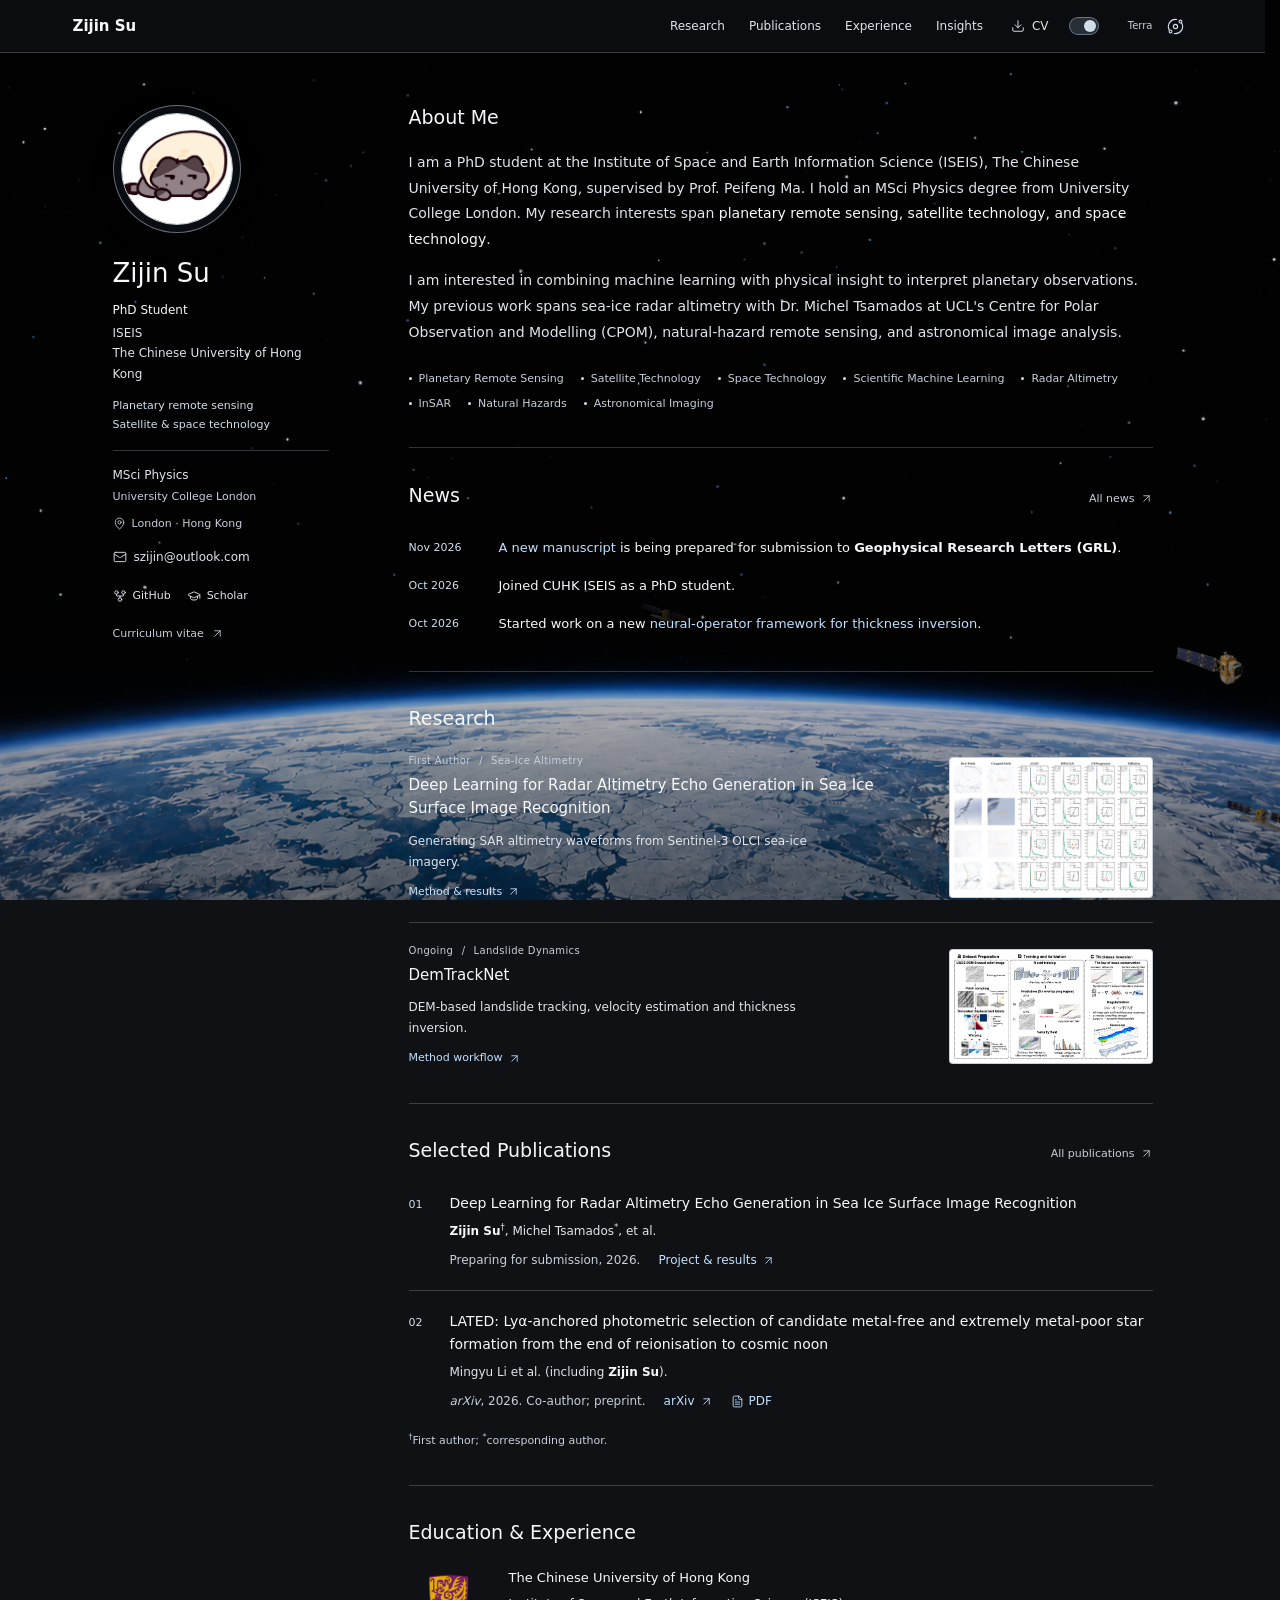
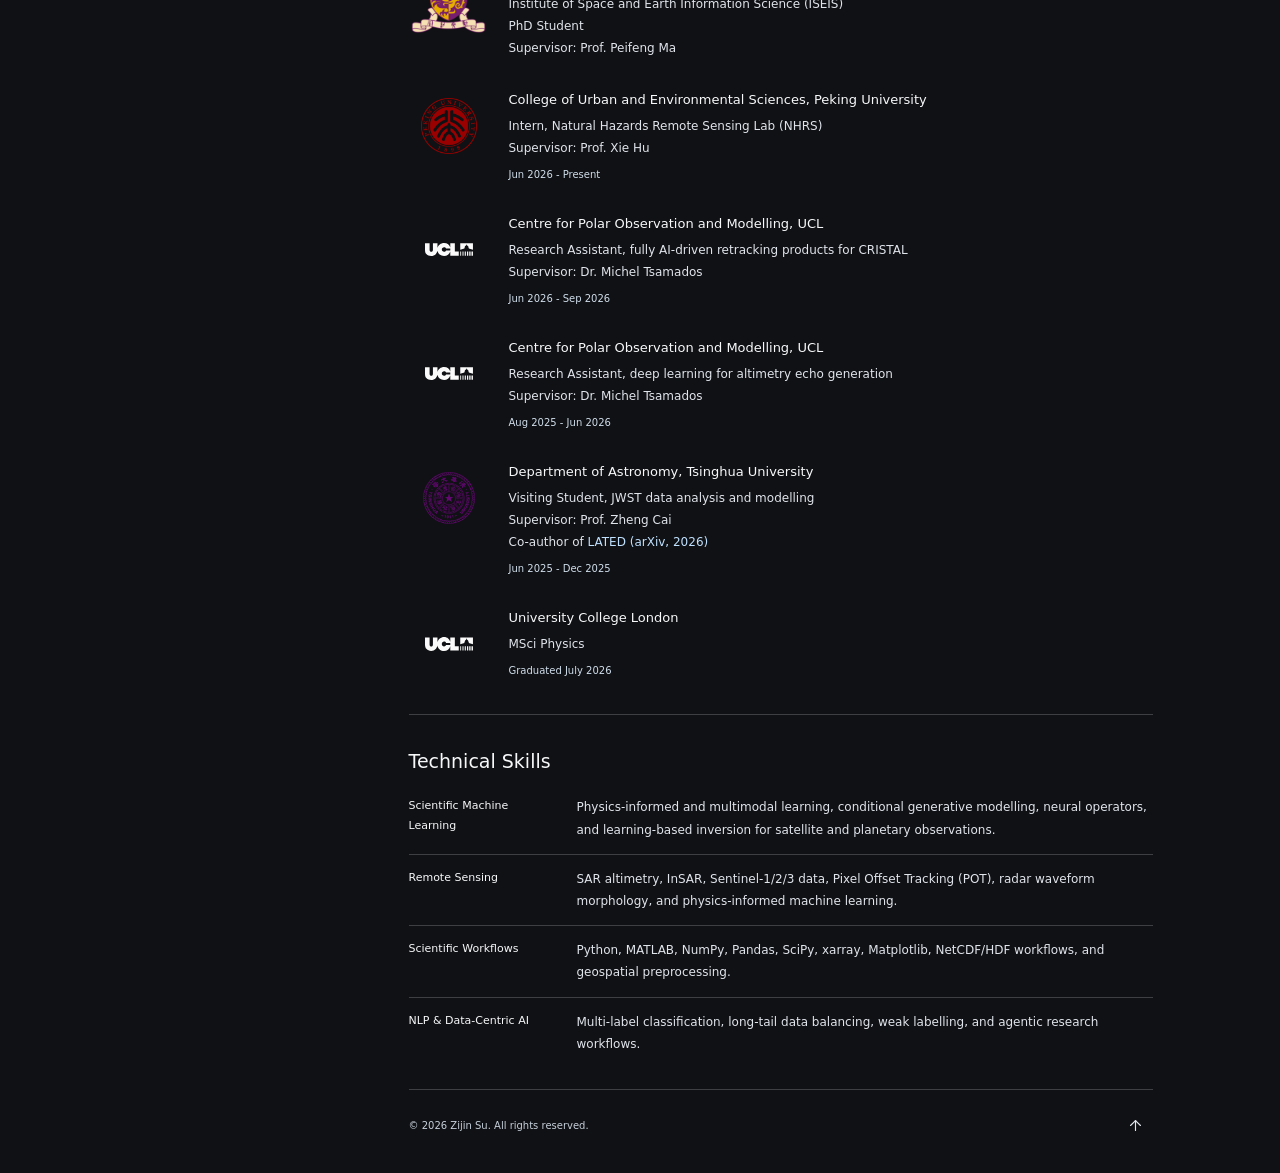
==== commit e8046a30: "Trim whitespace below the DemTrackNet thumbnail" ====
--- a/index.html
+++ b/index.html
@@ -28,7 +28,7 @@
   <link rel="stylesheet" href="assets/css/orbit-3d-preview.css?v=3">
   <link rel="stylesheet" href="assets/css/overview-preview.css?v=1">
   <link rel="stylesheet" href="assets/css/terra-polar-preview.css?v=2">
-  <link rel="stylesheet" href="assets/css/research-compact-e4fc93fe3e.css">
+  <link rel="stylesheet" href="assets/css/research-compact-bfb7ca02b9.css">
 </head>
 <body id="top">
   <a class="skip-link" href="#main">Skip to content</a>
--- a/assets/css/research-compact-bfb7ca02b9.css
+++ b/assets/css/research-compact-bfb7ca02b9.css
@@ -0,0 +1,75 @@
+/* Compact research rows, scoped to the homepage project list. */
+.research-list--compact .research-entry--compact {
+  display: grid;
+  grid-template-columns: minmax(0, 1fr) 204px;
+  gap: 32px;
+  align-items: center;
+  padding: 20px 0;
+  scroll-margin-top: 80px;
+}
+.research-list--compact .research-entry--compact:first-child { padding-top: 0; }
+.research-list--compact .research-entry--compact:last-child { padding-bottom: 0; }
+.research-entry--compact .research-copy { min-width: 0; }
+.research-list--compact .entry-kicker {
+  margin: 0 0 6px;
+  font-size: 10px;
+  line-height: 1.5;
+  letter-spacing: .035em;
+}
+.research-list--compact .research-copy > p:not(.entry-kicker) {
+  max-width: 440px;
+  margin: 0;
+  font-size: 12px;
+  line-height: 1.75;
+}
+.research-list--compact .text-link { margin-top: 9px; font-size: 11px; }
+.research-list--compact .research-preview {
+  width: 100%;
+  max-width: 204px;
+  margin: 0;
+  justify-self: end;
+}
+.research-thumbnail {
+  display: grid;
+  grid-template: minmax(0, 1fr) / minmax(0, 1fr);
+  align-items: center;
+  box-sizing: content-box;
+  aspect-ratio: 2000 / 1351;
+  padding: 4px;
+  overflow: hidden;
+  border: 1px solid rgba(145, 162, 181, .5);
+  border-radius: 4px;
+  background: #fff;
+  transition: border-color 150ms ease;
+}
+.research-thumbnail:hover { border-color: var(--accent); }
+.research-thumbnail:focus-visible { outline: 2px solid var(--accent); outline-offset: 4px; }
+.research-thumbnail img { display: block; width: 100%; height: auto; background: #fff; }
+#demtracknet .research-preview { align-self: center; }
+#demtracknet .research-thumbnail { aspect-ratio: 1261 / 683; }
+.research-thumbnail-crop {
+  position: relative;
+  overflow: hidden;
+  height: 100%;
+}
+.research-thumbnail-crop img {
+  position: absolute;
+  top: calc(-14 * 100% / 683);
+  left: 0;
+  width: calc(1290 * 100% / 1261);
+  max-width: none;
+}
+@media (max-width: 900px) {
+  .research-list--compact .research-entry--compact { grid-template-columns: minmax(0, 1fr) 180px; gap: 24px; }
+  .research-list--compact .research-preview { max-width: 180px; }
+}
+@media (max-width: 600px) {
+  .research-list--compact .research-entry--compact { grid-template-columns: minmax(0, 1fr) 112px; gap: 16px; align-items: start; padding: 18px 0; }
+  .research-list--compact .entry-kicker { font-size: 9px; letter-spacing: .015em; }
+  .research-list--compact .research-copy > p:not(.entry-kicker) { font-size: 12px; }
+  .research-list--compact .research-preview { max-width: 112px; }
+}
+@media (max-width: 360px) {
+  .research-list--compact .research-entry--compact { grid-template-columns: minmax(0, 1fr) 96px; gap: 14px; }
+  .research-list--compact .research-preview { max-width: 96px; }
+}
